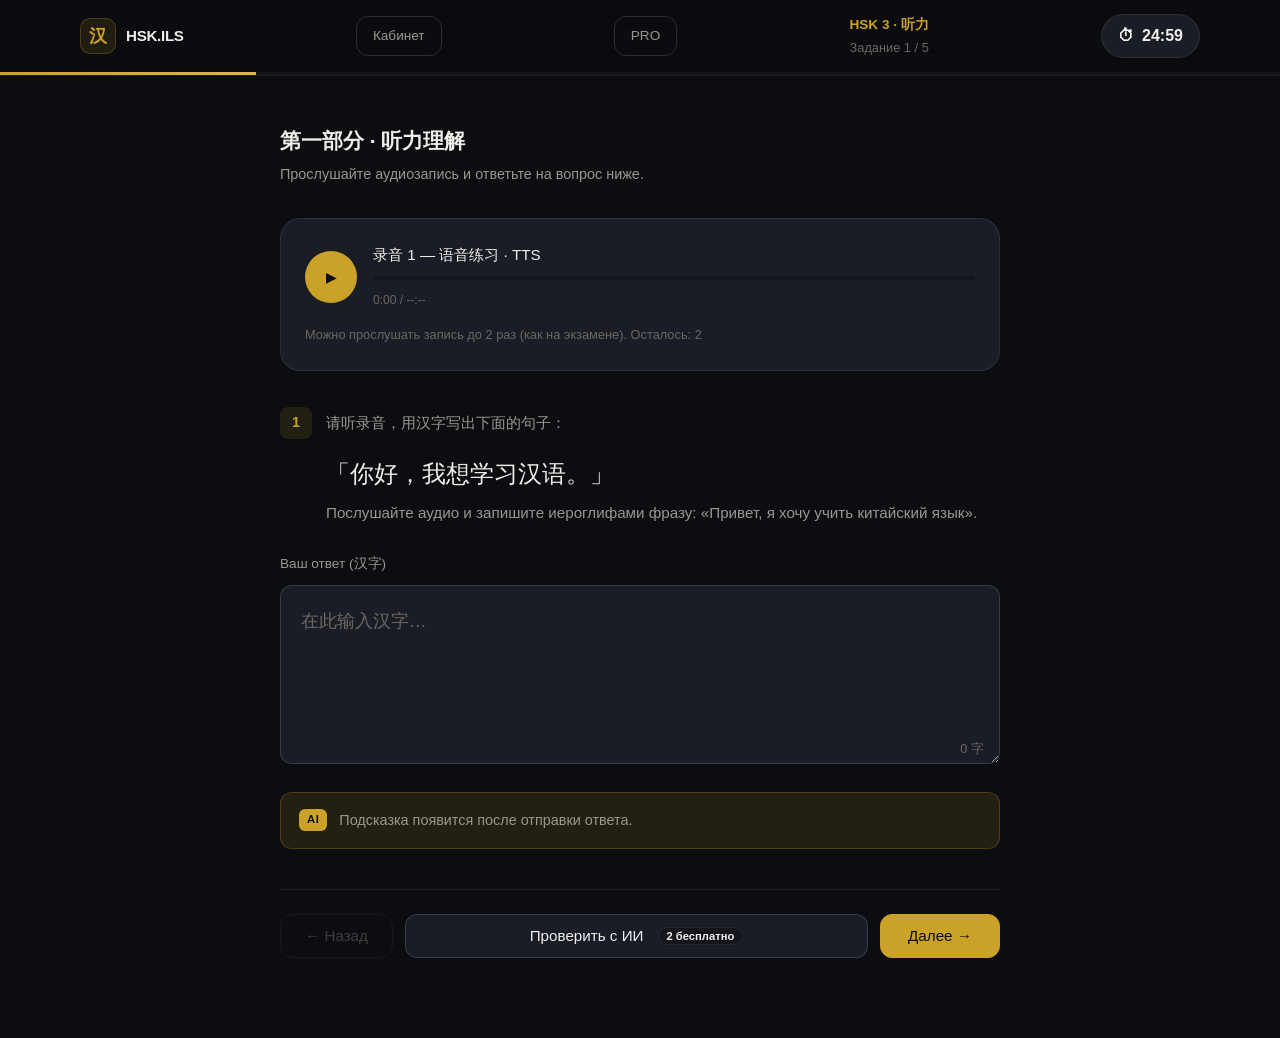
==== test.html @ bf77c1fc "Add files via upload" ====
<!DOCTYPE html>
<html lang="ru">
<head>
  <meta charset="UTF-8">
  <meta name="viewport" content="width=device-width, initial-scale=1.0">
  <title>HSK 3 — Тест · HSK.ILS</title>
  <link rel="stylesheet" href="style.css">
</head>
<body class="test-page">
  <header class="test-header">
    <div class="container test-header-inner">
      <a href="index.html" class="logo logo-sm">
        <span class="logo-han">汉</span>
        <span class="logo-text">HSK.ILS</span>
      </a>
      <a href="dashboard.html" class="btn btn-sm btn-ghost">Кабинет</a>
      <a href="payment.html" class="btn btn-sm btn-ghost">PRO</a>
      <div class="test-meta">
        <span class="test-level">HSK 3 · 听力</span>
        <span class="test-progress">Задание <span id="current-q">1</span> / <span id="total-q">5</span></span>
      </div>
      <div class="timer" id="timer" aria-live="polite">
        <span class="timer-icon">⏱</span>
        <span id="timer-display">25:00</span>
      </div>
    </div>
    <div class="progress-bar">
      <div class="progress-fill" id="progress-fill" style="width: 20%"></div>
    </div>
  </header>

  <main class="test-main">
    <div class="container test-container">
      <section class="test-section" aria-labelledby="section-title">
        <h2 id="section-title" class="section-title">第一部分 · 听力理解</h2>
        <p class="section-desc">Прослушайте аудиозапись и ответьте на вопрос ниже.</p>
      </section>

      <section class="audio-block" aria-label="Аудирование">
        <div class="audio-player">
          <button type="button" class="audio-play-btn" id="play-btn" aria-label="Воспроизвести аудио">
            <span class="play-icon" id="play-icon">▶</span>
          </button>
          <div class="audio-info">
            <p class="audio-title">录音 1 — 语音练习 · TTS</p>
            <div class="audio-track">
              <div class="audio-progress" id="audio-progress" style="width: 0%"></div>
            </div>
            <span class="audio-time"><span id="audio-current">0:00</span> / <span id="audio-duration">--:--</span></span>
          </div>
        </div>
        <p class="audio-hint">Можно прослушать запись до 2 раз (как на экзамене). Осталось: <span id="plays-left">2</span></p>
        <audio id="audio" preload="metadata" src="https://translate.google.com/translate_tts?ie=UTF-8&tl=zh-CN&client=tw-ob&q=%E4%BD%A0%E5%A5%BD%EF%BC%8C%E6%88%91%E6%83%B3%E5%AD%A6%E4%B9%A0%E6%B1%89%E8%AF%AD%E3%80%82"></audio>
      </section>

      <section class="question-block">
        <div class="question-header">
          <span class="question-num">1</span>
          <p class="question-instruction">请听录音，用汉字写出下面的句子：</p>
        </div>
        <p class="question-text" id="question-text">
          「你好，我想学习汉语。」
        </p>
        <p class="question-sub" id="question-sub">
          Послушайте аудио и запишите иероглифами фразу: «Привет, я хочу учить китайский язык».
        </p>

        <label for="answer-input" class="input-label">Ваш ответ (汉字)</label>
        <div class="answer-field-wrap">
          <textarea
            id="answer-input"
            class="answer-input"
            rows="3"
            placeholder="在此输入汉字…"
            lang="zh-CN"
            inputmode="text"
            autocomplete="off"
            spellcheck="false"
          ></textarea>
          <span class="char-count"><span id="char-count">0</span> 字</span>
        </div>

        <div class="ai-hint" id="ai-hint" hidden>
          <span class="ai-badge">AI</span>
          <p id="ai-hint-text">Подсказка появится после отправки ответа.</p>
        </div>
      </section>

      <nav class="test-nav">
        <button type="button" class="btn btn-ghost" id="prev-btn" disabled>← Назад</button>
        <button type="button" class="btn btn-secondary" id="check-btn">
          Проверить с ИИ <span class="ai-limit-badge" id="ai-limit-badge"></span>
        </button>
        <button type="button" class="btn btn-primary" id="next-btn">Далее →</button>
      </nav>
    </div>
  </main>

  <div class="modal-overlay" id="pro-modal" hidden aria-hidden="true">
    <div class="modal" role="dialog" aria-labelledby="pro-modal-title">
      <button type="button" class="modal-close" id="pro-modal-close" aria-label="Закрыть">×</button>
      <span class="premium-badge">PRO</span>
      <h2 id="pro-modal-title">Лимит бесплатных проверок</h2>
      <p class="modal-text">
        Вы исчерпали бесплатные лимиты. Перейдите на тариф PRO для безлимитных проверок от ИИ.
      </p>
      <ul class="modal-features">
        <li>Безлимитная ИИ-проверка иероглифов</li>
        <li>Все тесты HSK 1–6</li>
        <li>Детальный разбор ошибок</li>
      </ul>
      <a href="payment.html" class="btn btn-primary btn-lg modal-cta">Купить доступ за 1990 ₸</a>
      <button type="button" class="btn btn-ghost modal-dismiss" id="pro-modal-dismiss">Позже</button>
    </div>
  </div>

  <script>
    (function () {
      const GEMINI_API_KEY = prompt("Пожалуйста, введите ваш API-ключ:");
      const GEMINI_API_URL =
        `https://generativelanguage.googleapis.com/v1/models/gemini-2.5-flash:generateContent?key=${GEMINI_API_KEY}`;
      const CHECK_BTN_LABEL = 'Проверить с ИИ';
      const MAX_FREE_AI_CHECKS = 2;
      const AI_CHECKS_KEY = 'hskAiChecksUsed';

      function isProUser() {
        if (localStorage.getItem('hskPremium') !== 'active') return false;
        const until = localStorage.getItem('hskPremiumUntil');
        return until && new Date(until) > new Date();
      }

      function getAiChecksUsed() {
        return parseInt(localStorage.getItem(AI_CHECKS_KEY) || '0', 10);
      }

      function incrementAiChecksUsed() {
        localStorage.setItem(AI_CHECKS_KEY, String(getAiChecksUsed() + 1));
        updateAiLimitBadge();
      }

      function updateAiLimitBadge() {
        const badge = document.getElementById('ai-limit-badge');
        if (!badge) return;
        if (isProUser()) {
          badge.textContent = 'PRO ∞';
          badge.className = 'ai-limit-badge ai-limit-pro';
        } else {
          const left = Math.max(0, MAX_FREE_AI_CHECKS - getAiChecksUsed());
          badge.textContent = left + ' бесплатно';
          badge.className = 'ai-limit-badge';
        }
      }

      function showProModal() {
        const modal = document.getElementById('pro-modal');
        modal.hidden = false;
        modal.setAttribute('aria-hidden', 'false');
        document.body.classList.add('modal-open');
      }

      function hideProModal() {
        const modal = document.getElementById('pro-modal');
        modal.hidden = true;
        modal.setAttribute('aria-hidden', 'true');
        document.body.classList.remove('modal-open');
      }

      document.getElementById('pro-modal-close').addEventListener('click', hideProModal);
      document.getElementById('pro-modal-dismiss').addEventListener('click', hideProModal);
      document.getElementById('pro-modal').addEventListener('click', function (e) {
        if (e.target === this) hideProModal();
      });

      updateAiLimitBadge();

      const TOTAL_SECONDS = 25 * 60;
      const TOTAL_QUESTIONS = 5;
      let remaining = TOTAL_SECONDS;
      let currentQuestion = 1;
      let playCount = 0;
      const MAX_PLAYS = 2;
      const savedAnswers = {};

      const TTS_URL = 'https://translate.google.com/translate_tts?ie=UTF-8&tl=zh-CN&client=tw-ob&q=';

      const timerDisplay = document.getElementById('timer-display');
      const timerEl = document.getElementById('timer');
      const progressFill = document.getElementById('progress-fill');
      const currentQEl = document.getElementById('current-q');
      const answerInput = document.getElementById('answer-input');
      const charCountEl = document.getElementById('char-count');
      const playBtn = document.getElementById('play-btn');
      const playIcon = document.getElementById('play-icon');
      const audio = document.getElementById('audio');
      const audioProgress = document.getElementById('audio-progress');
      const audioCurrent = document.getElementById('audio-current');
      const audioDuration = document.getElementById('audio-duration');
      const playsLeftEl = document.getElementById('plays-left');
      const checkBtn = document.getElementById('check-btn');
      const nextBtn = document.getElementById('next-btn');
      const prevBtn = document.getElementById('prev-btn');
      const aiHint = document.getElementById('ai-hint');
      const aiHintText = document.getElementById('ai-hint-text');

      const questions = [
        {
          instruction: '请听录音，用汉字写出下面的句子：',
          text: '「你好，我想学习汉语。」',
          sub: 'Послушайте аудио и запишите иероглифами фразу: «Привет, я хочу учить китайский язык».',
          sample: '你好，我想学习汉语。',
          tts: '你好，我想学习汉语。'
        },
        {
          instruction: '请听录音，选择正确的词语：',
          text: '女的觉得今天天气怎么样？',
          sub: 'Как девушка считает погоду сегодня?',
          sample: '今天很热。',
          tts: '今天很热。'
        },
        {
          instruction: '请听录音，用汉字回答问题：',
          text: '他们约好几点见面？',
          sub: 'На которое время они договорились встретиться?',
          sample: '下午三点。',
          tts: '他们下午三点见面。'
        },
        {
          instruction: '请听录音，用汉字回答问题：',
          text: '男的为什么迟到？',
          sub: 'Почему мужчина опоздал?',
          sample: '因为堵车。',
          tts: '因为堵车。'
        },
        {
          instruction: '请听录音，用汉字回答问题：',
          text: '女的建议去哪里吃饭？',
          sub: 'Куда девушка предлагает пойти поесть?',
          sample: '去学校附近的饭馆。',
          tts: '女的建议去学校附近的饭馆吃饭。'
        }
      ];

      function formatTime(seconds) {
        const m = Math.floor(seconds / 60);
        const s = seconds % 60;
        return String(m).padStart(2, '0') + ':' + String(s).padStart(2, '0');
      }

      function tickTimer() {
        if (remaining <= 0) {
          timerDisplay.textContent = '00:00';
          timerEl.classList.add('timer-warning');
          return;
        }
        remaining--;
        timerDisplay.textContent = formatTime(remaining);
        if (remaining <= 300) timerEl.classList.add('timer-warning');
        if (remaining <= 60) timerEl.classList.add('timer-critical');
      }

      setInterval(tickTimer, 1000);

      answerInput.addEventListener('input', function () {
        charCountEl.textContent = [...answerInput.value].length;
      });

      function formatAudioTime(sec) {
        if (!isFinite(sec) || sec < 0) return '--:--';
        const m = Math.floor(sec / 60);
        const s = Math.floor(sec % 60);
        return m + ':' + String(s).padStart(2, '0');
      }

      function updatePlaysLeft() {
        playsLeftEl.textContent = String(Math.max(0, MAX_PLAYS - playCount));
      }

      function updateAudioProgress() {
        if (!audio.duration || !isFinite(audio.duration)) return;
        audioProgress.style.width = (audio.currentTime / audio.duration * 100) + '%';
        audioCurrent.textContent = formatAudioTime(audio.currentTime);
      }

      function setPlayIcon(playing) {
        playIcon.textContent = playing ? '⏸' : '▶';
        playBtn.setAttribute('aria-label', playing ? 'Пауза' : 'Воспроизвести аудио');
      }

      audio.addEventListener('loadedmetadata', function () {
        audioDuration.textContent = formatAudioTime(audio.duration);
        updateAudioProgress();
      });

      audio.addEventListener('error', function () {
        audioDuration.textContent = '--:--';
        alert('Не удалось загрузить аудио. Проверьте подключение к интернету.');
      });

      playBtn.addEventListener('click', function () {
        if (!audio.paused) {
          audio.pause();
          return;
        }
        if (playCount >= MAX_PLAYS) {
          alert('Вы уже прослушали запись ' + MAX_PLAYS + ' раза (лимит экзамена).');
          return;
        }
        if (audio.ended) audio.currentTime = 0;
        if (audio.currentTime === 0) {
          playCount++;
          updatePlaysLeft();
        }
        audio.play().catch(function () {
          setPlayIcon(false);
          alert('Не удалось воспроизвести аудио. Проверьте подключение к интернету.');
        });
      });

      audio.addEventListener('play', function () {
        setPlayIcon(true);
      });

      audio.addEventListener('pause', function () {
        setPlayIcon(false);
      });

      audio.addEventListener('timeupdate', updateAudioProgress);

      audio.addEventListener('ended', function () {
        setPlayIcon(false);
        audioProgress.style.width = '100%';
        audioCurrent.textContent = formatAudioTime(audio.duration);
      });

      checkBtn.addEventListener('click', async function () {
        const studentText = answerInput.value.trim();
        aiHint.hidden = false;

        if (!studentText) {
          aiHintText.textContent = 'Введите ответ иероглифами. ИИ проверит грамматику, тоны и лексику.';
          return;
        }

        if (!isProUser() && getAiChecksUsed() >= MAX_FREE_AI_CHECKS) {
          showProModal();
          return;
        }

        checkBtn.disabled = true;
        checkBtn.innerHTML = 'ИИ анализирует текст...';
        aiHintText.textContent = 'ИИ анализирует ваш ответ…';

        try {
          const response = await fetch(GEMINI_API_URL, {
            method: 'POST',
            headers: { 'Content-Type': 'application/json' },
            body: JSON.stringify({
              contents: [{
                parts: [{
                  text:
                    "Ты строгий, но помогающий экзаменатор HSK 3. Проверь китайский текст студента на ошибки: '" +
                    studentText +
                    "'. Если там есть русские или казахские слова (например, Алматы), обязательно укажи, как это пишется на китайском (阿拉木图). Распиши ошибки по грамматике и порядку слов на русском языке, поставь оценку от 1 до 10 и дай совет."
                }]
              }]
            })
          });

          const data = await response.json();

          if (!response.ok) {
            throw new Error(data.error?.message || 'Ошибка API: ' + response.status);
          }

          aiHintText.textContent = data.candidates[0].content.parts[0].text;

          if (!isProUser()) {
            incrementAiChecksUsed();
          }
        } catch (err) {
          aiHintText.textContent =
            'Не удалось получить разбор от ИИ: ' + err.message +
            '. Проверьте ключ GEMINI_API_KEY и подключение к интернету.';
        } finally {
          checkBtn.disabled = false;
          checkBtn.innerHTML = CHECK_BTN_LABEL + ' <span class="ai-limit-badge" id="ai-limit-badge"></span>';
          updateAiLimitBadge();
        }
      });

      function saveCurrentAnswer() {
        savedAnswers[currentQuestion] = answerInput.value.trim();
      }

      function scoreAnswer(user, sample) {
        if (!user) return 0;
        const normalize = function (s) {
          return s.replace(/[，。！？、\s「」]/g, '').toLowerCase();
        };
        return normalize(user) === normalize(sample) ? 20 : Math.max(8, 20 - Math.abs(user.length - sample.length) * 2);
      }

      function finishTest() {
        saveCurrentAnswer();
        let total = 0;
        const details = questions.map(function (q, i) {
          const num = i + 1;
          const userAnswer = savedAnswers[num] || '';
          const points = scoreAnswer(userAnswer, q.sample);
          total += points;
          return {
            question: num,
            instruction: q.instruction,
            prompt: q.text,
            sub: q.sub,
            userAnswer: userAnswer,
            correct: q.sample,
            points: points,
            maxPoints: 20
          };
        });
        sessionStorage.setItem('hskTestResults', JSON.stringify({
          score: total,
          maxScore: 100,
          level: 'HSK 3',
          section: '听力',
          details: details,
          completedAt: new Date().toISOString()
        }));
        window.location.href = 'results.html';
      }

      function loadQuestionAudio(q) {
        if (q.tts) {
          audio.src = TTS_URL + encodeURIComponent(q.tts);
          audio.load();
          audioDuration.textContent = '--:--';
          audioProgress.style.width = '0%';
          audioCurrent.textContent = '0:00';
        }
      }
      function updateQuestion() {
        const q = questions[currentQuestion - 1];
        document.getElementById('question-text').textContent = q.text;
        document.getElementById('question-sub').textContent = q.sub;
        document.querySelector('.question-instruction').textContent = q.instruction;
        document.querySelector('.question-num').textContent = currentQuestion;
        document.querySelector('.audio-title').textContent =
          '录音 ' + currentQuestion + ' — 语音练习 · TTS';
        currentQEl.textContent = currentQuestion;
        progressFill.style.width = (currentQuestion / TOTAL_QUESTIONS * 100) + '%';
        answerInput.value = savedAnswers[currentQuestion] || '';
        charCountEl.textContent = String([...answerInput.value].length);
        aiHint.hidden = true;
        prevBtn.disabled = currentQuestion === 1;
        nextBtn.textContent = currentQuestion === TOTAL_QUESTIONS ? 'Завершить тест' : 'Далее →';
        playCount = 0;
        audio.pause();
        audio.currentTime = 0;
        audioProgress.style.width = '0%';
        audioCurrent.textContent = '0:00';
        setPlayIcon(false);
        updatePlaysLeft();
        loadQuestionAudio(q);
      }

      updatePlaysLeft();
      loadQuestionAudio(questions[0]);

      nextBtn.addEventListener('click', function () {
        saveCurrentAnswer();
        if (currentQuestion < TOTAL_QUESTIONS) {
          currentQuestion++;
          updateQuestion();
        } else {
          finishTest();
        }
      });

      prevBtn.addEventListener('click', function () {
        saveCurrentAnswer();
        if (currentQuestion > 1) {
          currentQuestion--;
          updateQuestion();
        }
      });
    })();
  </script>
</body>
</html>
---- style.css ----
/* ── Design tokens ── */
:root {
  --bg: #0c0d10;
  --bg-elevated: #14161c;
  --bg-card: #1a1d26;
  --border: rgba(255, 255, 255, 0.08);
  --border-strong: rgba(255, 255, 255, 0.14);
  --text: #f0eeeb;
  --text-muted: #9a9690;
  --text-subtle: #6b6762;
  --accent: #c9a227;
  --accent-hover: #dbb84a;
  --accent-soft: rgba(201, 162, 39, 0.12);
  --red: #c23b3b;
  --red-soft: rgba(194, 59, 59, 0.15);
  --radius: 12px;
  --radius-lg: 20px;
  --shadow: 0 24px 48px rgba(0, 0, 0, 0.45);
  --font-sans: -apple-system, BlinkMacSystemFont, "Segoe UI", Roboto, sans-serif;
  --font-zh: "PingFang SC", "Hiragino Sans GB", "Microsoft YaHei", "Noto Sans SC", sans-serif;
  --max-width: 1120px;
  --header-h: 72px;
}

*, *::before, *::after {
  box-sizing: border-box;
  margin: 0;
  padding: 0;
}

html {
  scroll-behavior: smooth;
}

body {
  font-family: var(--font-sans);
  background: var(--bg);
  color: var(--text);
  line-height: 1.6;
  -webkit-font-smoothing: antialiased;
}

.container {
  width: min(var(--max-width), 100% - 48px);
  margin-inline: auto;
}

a {
  color: inherit;
  text-decoration: none;
}

/* ── Header ── */
.site-header {
  position: sticky;
  top: 0;
  z-index: 100;
  height: var(--header-h);
  background: rgba(12, 13, 16, 0.85);
  backdrop-filter: blur(16px);
  border-bottom: 1px solid var(--border);
}

.header-inner {
  display: flex;
  align-items: center;
  justify-content: space-between;
  height: 100%;
}

.logo {
  display: flex;
  align-items: center;
  gap: 10px;
  font-weight: 600;
  letter-spacing: -0.02em;
}

.logo-sm .logo-text {
  font-size: 0.95rem;
}

.logo-han {
  display: inline-flex;
  align-items: center;
  justify-content: center;
  width: 36px;
  height: 36px;
  background: var(--accent-soft);
  color: var(--accent);
  border: 1px solid rgba(201, 162, 39, 0.25);
  border-radius: 10px;
  font-family: var(--font-zh);
  font-size: 1.1rem;
}

.nav {
  display: flex;
  align-items: center;
  gap: 28px;
}

.nav a:not(.btn) {
  font-size: 0.9rem;
  color: var(--text-muted);
  transition: color 0.2s;
}

.nav a:not(.btn):hover {
  color: var(--text);
}

/* ── Buttons ── */
.btn {
  display: inline-flex;
  align-items: center;
  justify-content: center;
  gap: 8px;
  padding: 12px 24px;
  font-size: 0.95rem;
  font-weight: 500;
  border-radius: var(--radius);
  border: 1px solid transparent;
  cursor: pointer;
  transition: background 0.2s, border-color 0.2s, transform 0.15s;
}

.btn:active {
  transform: scale(0.98);
}

.btn-sm {
  padding: 8px 16px;
  font-size: 0.85rem;
}

.btn-lg {
  padding: 16px 32px;
  font-size: 1rem;
}

.btn-primary {
  background: var(--accent);
  color: #0c0d10;
  border-color: var(--accent);
}

.btn-primary:hover {
  background: var(--accent-hover);
}

.btn-secondary {
  background: var(--bg-card);
  color: var(--text);
  border-color: var(--border-strong);
}

.btn-secondary:hover {
  border-color: var(--accent);
  color: var(--accent);
}

.btn-ghost {
  background: transparent;
  color: var(--text-muted);
  border-color: var(--border-strong);
}

.btn-ghost:hover:not(:disabled) {
  color: var(--text);
  border-color: var(--text-muted);
}

.btn-ghost:disabled {
  opacity: 0.35;
  cursor: not-allowed;
}

/* ── Hero ── */
.hero {
  padding: 80px 0 100px;
  background:
    radial-gradient(ellipse 80% 60% at 70% 20%, rgba(201, 162, 39, 0.08), transparent),
    radial-gradient(ellipse 50% 40% at 10% 80%, rgba(194, 59, 59, 0.05), transparent);
}

.hero-grid {
  display: grid;
  grid-template-columns: 1fr 1fr;
  gap: 64px;
  align-items: center;
}

.eyebrow {
  font-size: 0.8rem;
  font-weight: 500;
  letter-spacing: 0.12em;
  text-transform: uppercase;
  color: var(--accent);
  margin-bottom: 16px;
}

.hero h1 {
  font-size: clamp(2.2rem, 4vw, 3.2rem);
  font-weight: 700;
  line-height: 1.15;
  letter-spacing: -0.03em;
  margin-bottom: 20px;
}

.hero-lead {
  font-size: 1.1rem;
  color: var(--text-muted);
  max-width: 520px;
  margin-bottom: 32px;
}

.hero-actions {
  display: flex;
  flex-wrap: wrap;
  gap: 12px;
  margin-bottom: 48px;
}

.hero-stats {
  display: flex;
  gap: 40px;
}

.stat-value {
  display: block;
  font-size: 1.5rem;
  font-weight: 700;
  color: var(--text);
  letter-spacing: -0.02em;
}

.stat-label {
  font-size: 0.85rem;
  color: var(--text-subtle);
}

/* Card preview */
.card-preview {
  background: var(--bg-card);
  border: 1px solid var(--border);
  border-radius: var(--radius-lg);
  box-shadow: var(--shadow);
  overflow: hidden;
}

.card-preview-header {
  display: flex;
  gap: 6px;
  padding: 14px 18px;
  background: var(--bg-elevated);
  border-bottom: 1px solid var(--border);
}

.card-preview-header .dot {
  width: 10px;
  height: 10px;
  border-radius: 50%;
  background: var(--border-strong);
}

.card-preview-body {
  padding: 28px;
}

.preview-label {
  font-size: 0.75rem;
  text-transform: uppercase;
  letter-spacing: 0.1em;
  color: var(--accent);
  margin-bottom: 12px;
}

.preview-question {
  font-family: var(--font-zh);
  font-size: 1.15rem;
  margin-bottom: 20px;
}

.preview-audio {
  display: flex;
  align-items: center;
  gap: 14px;
  padding: 14px;
  background: var(--bg-elevated);
  border-radius: var(--radius);
  margin-bottom: 20px;
}

.play-icon {
  font-size: 0.85rem;
}

.waveform {
  display: flex;
  align-items: center;
  gap: 3px;
  flex: 1;
}

.waveform span {
  display: block;
  width: 3px;
  height: 20px;
  background: var(--accent);
  border-radius: 2px;
  opacity: 0.6;
  animation: wave 1.2s ease-in-out infinite;
}

.waveform span:nth-child(2) { animation-delay: 0.1s; height: 14px; }
.waveform span:nth-child(3) { animation-delay: 0.2s; height: 24px; }
.waveform span:nth-child(4) { animation-delay: 0.3s; height: 16px; }
.waveform span:nth-child(5) { animation-delay: 0.4s; height: 22px; }
.waveform span:nth-child(6) { animation-delay: 0.5s; height: 12px; }
.waveform span:nth-child(7) { animation-delay: 0.6s; height: 20px; }
.waveform span:nth-child(8) { animation-delay: 0.7s; height: 18px; }
.waveform span:nth-child(9) { animation-delay: 0.8s; height: 14px; }
.waveform span:nth-child(10) { animation-delay: 0.9s; height: 22px; }

@keyframes wave {
  0%, 100% { transform: scaleY(0.5); opacity: 0.4; }
  50% { transform: scaleY(1); opacity: 0.9; }
}

.preview-ai {
  display: flex;
  gap: 12px;
  align-items: flex-start;
  padding: 14px;
  background: var(--accent-soft);
  border: 1px solid rgba(201, 162, 39, 0.2);
  border-radius: var(--radius);
}

.preview-ai p {
  font-size: 0.9rem;
  color: var(--text-muted);
  font-family: var(--font-zh);
}

.ai-badge {
  flex-shrink: 0;
  padding: 2px 8px;
  font-size: 0.7rem;
  font-weight: 700;
  letter-spacing: 0.05em;
  background: var(--accent);
  color: #0c0d10;
  border-radius: 6px;
}

/* ── Sections ── */
.section-header {
  text-align: center;
  max-width: 560px;
  margin: 0 auto 56px;
}

.section-header h2 {
  font-size: clamp(1.6rem, 3vw, 2.2rem);
  font-weight: 700;
  letter-spacing: -0.02em;
}

.features {
  padding: 100px 0;
  background: var(--bg-elevated);
}

.features-grid {
  display: grid;
  grid-template-columns: repeat(3, 1fr);
  gap: 24px;
}

.feature-card {
  padding: 32px;
  background: var(--bg-card);
  border: 1px solid var(--border);
  border-radius: var(--radius-lg);
  transition: border-color 0.2s, transform 0.2s;
}

.feature-card:hover {
  border-color: rgba(201, 162, 39, 0.3);
  transform: translateY(-2px);
}

.feature-icon {
  font-size: 1.6rem;
  margin-bottom: 16px;
}

.feature-card h3 {
  font-size: 1.05rem;
  font-weight: 600;
  margin-bottom: 10px;
}

.feature-card p {
  font-size: 0.9rem;
  color: var(--text-muted);
  line-height: 1.65;
}

.how {
  padding: 100px 0;
}

.steps {
  list-style: none;
  display: grid;
  grid-template-columns: repeat(3, 1fr);
  gap: 32px;
}

.step {
  padding: 36px;
  border-left: 2px solid var(--accent);
  background: linear-gradient(90deg, var(--accent-soft), transparent);
  border-radius: 0 var(--radius) var(--radius) 0;
}

.step-num {
  display: block;
  font-size: 0.8rem;
  font-weight: 700;
  letter-spacing: 0.1em;
  color: var(--accent);
  margin-bottom: 12px;
}

.step h3 {
  font-size: 1.1rem;
  margin-bottom: 8px;
}

.step p {
  font-size: 0.9rem;
  color: var(--text-muted);
}

.cta {
  padding: 80px 0;
  background:
    radial-gradient(ellipse 60% 80% at 50% 100%, rgba(201, 162, 39, 0.1), transparent);
}

.cta-inner {
  text-align: center;
  padding: 64px;
  background: var(--bg-card);
  border: 1px solid var(--border);
  border-radius: var(--radius-lg);
}

.cta-inner h2 {
  font-size: 1.8rem;
  margin-bottom: 12px;
}

.cta-inner p {
  color: var(--text-muted);
  margin-bottom: 28px;
}

/* ── Footer ── */
.site-footer {
  padding: 40px 0;
  border-top: 1px solid var(--border);
}

.footer-inner {
  display: flex;
  flex-wrap: wrap;
  justify-content: space-between;
  align-items: center;
  gap: 16px;
}

.footer-logo {
  display: flex;
  align-items: center;
  gap: 8px;
  font-weight: 600;
}

.footer-copy {
  font-size: 0.85rem;
  color: var(--text-subtle);
}

/* ══════════════════════════════════════
   TEST PAGE
   ══════════════════════════════════════ */

.test-page {
  min-height: 100vh;
  display: flex;
  flex-direction: column;
}

.test-header {
  position: sticky;
  top: 0;
  z-index: 100;
  background: rgba(12, 13, 16, 0.92);
  backdrop-filter: blur(16px);
  border-bottom: 1px solid var(--border);
}

.test-header-inner {
  display: flex;
  align-items: center;
  justify-content: space-between;
  height: var(--header-h);
  gap: 16px;
}

.test-meta {
  display: flex;
  flex-direction: column;
  align-items: center;
  gap: 2px;
}

.test-level {
  font-size: 0.85rem;
  font-weight: 600;
  color: var(--accent);
}

.test-progress {
  font-size: 0.8rem;
  color: var(--text-subtle);
}

.timer {
  display: flex;
  align-items: center;
  gap: 8px;
  padding: 8px 16px;
  background: var(--bg-card);
  border: 1px solid var(--border);
  border-radius: 999px;
  font-variant-numeric: tabular-nums;
  font-weight: 600;
  font-size: 1rem;
}

.timer-warning {
  border-color: rgba(201, 162, 39, 0.5);
  color: var(--accent);
}

.timer-critical {
  border-color: var(--red);
  background: var(--red-soft);
  color: var(--red);
  animation: pulse 1s ease-in-out infinite;
}

@keyframes pulse {
  0%, 100% { opacity: 1; }
  50% { opacity: 0.75; }
}

.progress-bar {
  height: 3px;
  background: var(--bg-elevated);
}

.progress-fill {
  height: 100%;
  background: linear-gradient(90deg, var(--accent), var(--accent-hover));
  transition: width 0.4s ease;
}

.test-main {
  flex: 1;
  padding: 48px 0 80px;
}

.test-container {
  max-width: 720px;
}

.test-section {
  margin-bottom: 32px;
}

.section-title {
  font-family: var(--font-zh);
  font-size: 1.3rem;
  font-weight: 600;
  margin-bottom: 6px;
}

.section-desc {
  font-size: 0.9rem;
  color: var(--text-muted);
}

.audio-block {
  margin-bottom: 36px;
  padding: 24px;
  background: var(--bg-card);
  border: 1px solid var(--border);
  border-radius: var(--radius-lg);
}

.audio-player {
  display: flex;
  align-items: center;
  gap: 16px;
}

.audio-play-btn {
  flex-shrink: 0;
  width: 52px;
  height: 52px;
  display: flex;
  align-items: center;
  justify-content: center;
  background: var(--accent);
  color: #0c0d10;
  border: none;
  border-radius: 50%;
  cursor: pointer;
  font-size: 1rem;
  transition: transform 0.15s, background 0.2s;
}

.audio-play-btn:hover {
  background: var(--accent-hover);
  transform: scale(1.05);
}

.audio-info {
  flex: 1;
  min-width: 0;
}

.audio-title {
  font-family: var(--font-zh);
  font-size: 0.95rem;
  margin-bottom: 8px;
}

.audio-track {
  height: 4px;
  background: var(--bg-elevated);
  border-radius: 2px;
  overflow: hidden;
  margin-bottom: 6px;
}

.audio-progress {
  height: 100%;
  background: var(--accent);
  border-radius: 2px;
  transition: width 0.1s linear;
}

.audio-time {
  font-size: 0.75rem;
  color: var(--text-subtle);
  font-variant-numeric: tabular-nums;
}

.audio-hint {
  margin-top: 14px;
  font-size: 0.8rem;
  color: var(--text-subtle);
}

.question-block {
  margin-bottom: 40px;
}

.question-header {
  display: flex;
  align-items: flex-start;
  gap: 14px;
  margin-bottom: 16px;
}

.question-num {
  flex-shrink: 0;
  width: 32px;
  height: 32px;
  display: flex;
  align-items: center;
  justify-content: center;
  background: var(--accent-soft);
  color: var(--accent);
  font-weight: 700;
  font-size: 0.9rem;
  border-radius: 8px;
}

.question-instruction {
  font-family: var(--font-zh);
  font-size: 0.95rem;
  color: var(--text-muted);
  padding-top: 4px;
}

.question-text {
  font-family: var(--font-zh);
  font-size: 1.5rem;
  font-weight: 500;
  margin-bottom: 8px;
  padding-left: 46px;
}

.question-sub {
  font-size: 0.95rem;
  color: var(--text-muted);
  margin-bottom: 28px;
  padding-left: 46px;
}

.input-label {
  display: block;
  font-size: 0.85rem;
  font-weight: 500;
  color: var(--text-muted);
  margin-bottom: 10px;
}

.answer-field-wrap {
  position: relative;
}

.answer-input {
  width: 100%;
  padding: 20px 20px 36px;
  font-family: var(--font-zh);
  font-size: 1.4rem;
  line-height: 1.8;
  color: var(--text);
  background: var(--bg-card);
  border: 1px solid var(--border-strong);
  border-radius: var(--radius);
  resize: vertical;
  min-height: 120px;
  transition: border-color 0.2s, box-shadow 0.2s;
}

.answer-input::placeholder {
  color: var(--text-subtle);
  font-size: 1.1rem;
}

.answer-input:focus {
  outline: none;
  border-color: var(--accent);
  box-shadow: 0 0 0 3px var(--accent-soft);
}

.char-count {
  position: absolute;
  right: 16px;
  bottom: 12px;
  font-size: 0.8rem;
  color: var(--text-subtle);
  font-family: var(--font-zh);
}

.ai-hint {
  display: flex;
  gap: 12px;
  align-items: flex-start;
  margin-top: 20px;
  padding: 16px 18px;
  background: var(--accent-soft);
  border: 1px solid rgba(201, 162, 39, 0.25);
  border-radius: var(--radius);
}

.ai-hint p {
  font-size: 0.9rem;
  color: var(--text-muted);
  line-height: 1.6;
  white-space: pre-wrap;
}

.test-nav {
  display: flex;
  flex-wrap: wrap;
  gap: 12px;
  justify-content: space-between;
  padding-top: 24px;
  border-top: 1px solid var(--border);
}

.test-nav .btn-secondary {
  flex: 1;
  min-width: 140px;
}

.test-nav .btn-primary {
  min-width: 120px;
}

/* ── Responsive ── */
@media (max-width: 900px) {
  .hero-grid {
    grid-template-columns: 1fr;
    gap: 48px;
  }

  .hero-visual {
    order: -1;
  }

  .features-grid,
  .steps {
    grid-template-columns: 1fr;
  }

  .nav a:not(.btn) {
    display: none;
  }
}

@media (max-width: 600px) {
  .container {
    width: min(var(--max-width), 100% - 32px);
  }

  .hero {
    padding: 48px 0 64px;
  }

  .hero-stats {
    gap: 24px;
  }

  .test-header-inner {
    flex-wrap: wrap;
    height: auto;
    padding: 16px 0;
  }

  .test-meta {
    order: 3;
    width: 100%;
    flex-direction: row;
    justify-content: space-between;
  }

  .question-text,
  .question-sub {
    padding-left: 0;
  }

  .test-nav {
    flex-direction: column;
  }

  .test-nav .btn {
    width: 100%;
  }
}

/* ══════════════════════════════════════
   APP PAGES — results, review, dashboard
   ══════════════════════════════════════ */

.page-main {
  padding: 48px 0 80px;
  min-height: calc(100vh - var(--header-h) - 120px);
}

.page-narrow {
  max-width: 760px;
}

.page-header {
  margin-bottom: 40px;
}

.page-header h1 {
  font-size: clamp(1.8rem, 3vw, 2.4rem);
  font-weight: 700;
  letter-spacing: -0.02em;
  margin-bottom: 8px;
}

.page-lead {
  color: var(--text-muted);
  font-size: 1.05rem;
}

.card {
  background: var(--bg-card);
  border: 1px solid var(--border);
  border-radius: var(--radius-lg);
  padding: 28px;
}

.card-title {
  font-size: 1.05rem;
  font-weight: 600;
  margin-bottom: 6px;
}

.card-desc {
  font-size: 0.85rem;
  color: var(--text-subtle);
  margin-bottom: 20px;
}

.page-actions {
  display: flex;
  flex-wrap: wrap;
  gap: 12px;
  margin-top: 32px;
}

/* Results */
.score-hero {
  display: grid;
  grid-template-columns: auto 1fr;
  gap: 40px;
  align-items: center;
  margin-bottom: 24px;
}

.score-ring-wrap {
  position: relative;
  width: 140px;
  height: 140px;
}

.score-ring {
  width: 100%;
  height: 100%;
  transform: rotate(-90deg);
}

.score-ring-bg {
  fill: none;
  stroke: var(--bg-elevated);
  stroke-width: 8;
}

.score-ring-fill {
  fill: none;
  stroke: var(--accent);
  stroke-width: 8;
  stroke-linecap: round;
  transition: stroke-dashoffset 1s ease;
}

.score-ring-label {
  position: absolute;
  inset: 0;
  display: flex;
  flex-direction: column;
  align-items: center;
  justify-content: center;
}

.score-value {
  font-size: 2.4rem;
  font-weight: 700;
  line-height: 1;
  letter-spacing: -0.03em;
}

.score-max {
  font-size: 0.9rem;
  color: var(--text-subtle);
}

.score-summary h2 {
  font-size: 1.4rem;
  margin-bottom: 8px;
}

.score-summary p {
  color: var(--text-muted);
  margin-bottom: 20px;
}

.score-breakdown {
  list-style: none;
  display: flex;
  flex-direction: column;
  gap: 8px;
}

.score-breakdown li {
  display: flex;
  justify-content: space-between;
  font-size: 0.9rem;
  padding: 8px 12px;
  background: var(--bg-elevated);
  border-radius: 8px;
}

.chart-section {
  margin-bottom: 8px;
}

.bar-chart {
  display: flex;
  flex-direction: column;
  gap: 14px;
}

.bar-row {
  display: grid;
  grid-template-columns: 36px 1fr 40px;
  align-items: center;
  gap: 12px;
}

.bar-label {
  font-size: 0.85rem;
  color: var(--text-subtle);
}

.bar-track {
  height: 8px;
  background: var(--bg-elevated);
  border-radius: 4px;
  overflow: hidden;
}

.bar-fill {
  height: 100%;
  background: linear-gradient(90deg, var(--accent), var(--accent-hover));
  border-radius: 4px;
  transition: width 0.8s ease;
}

.bar-value {
  font-size: 0.85rem;
  font-weight: 600;
  text-align: right;
}

/* Review */
.review-list {
  display: flex;
  flex-direction: column;
  gap: 24px;
}

.review-card-head {
  display: flex;
  justify-content: space-between;
  align-items: center;
  margin-bottom: 12px;
}

.review-num {
  font-size: 0.8rem;
  font-weight: 600;
  text-transform: uppercase;
  letter-spacing: 0.08em;
  color: var(--accent);
}

.review-points {
  font-size: 0.85rem;
  font-weight: 600;
  padding: 4px 10px;
  border-radius: 999px;
}

.points-ok {
  background: rgba(76, 175, 120, 0.15);
  color: #6fcf97;
}

.points-warn {
  background: var(--red-soft);
  color: #e88888;
}

.review-prompt {
  font-family: var(--font-zh);
  font-size: 1.2rem;
  margin-bottom: 20px;
}

.review-answers {
  display: grid;
  grid-template-columns: 1fr 1fr;
  gap: 16px;
  margin-bottom: 24px;
}

.review-answer {
  padding: 16px;
  border-radius: var(--radius);
  border: 1px solid var(--border);
}

.review-answer-user {
  background: var(--red-soft);
  border-color: rgba(194, 59, 59, 0.25);
}

.review-answer-correct {
  background: rgba(76, 175, 120, 0.08);
  border-color: rgba(76, 175, 120, 0.25);
}

.review-label {
  display: block;
  font-size: 0.75rem;
  text-transform: uppercase;
  letter-spacing: 0.08em;
  color: var(--text-subtle);
  margin-bottom: 8px;
}

.review-zh {
  font-family: var(--font-zh);
  font-size: 1.15rem;
  line-height: 1.6;
}

.review-ai-header {
  display: flex;
  align-items: center;
  gap: 10px;
  font-weight: 600;
  font-size: 0.9rem;
  margin-bottom: 14px;
}

.review-feedback {
  list-style: none;
  display: flex;
  flex-direction: column;
  gap: 12px;
}

.feedback-item {
  padding: 14px 16px;
  border-radius: var(--radius);
  border-left: 3px solid var(--border-strong);
  background: var(--bg-elevated);
}

.feedback-item strong {
  display: block;
  font-size: 0.9rem;
  margin-bottom: 4px;
}

.feedback-item p {
  font-size: 0.85rem;
  color: var(--text-muted);
  line-height: 1.55;
}

.feedback-ok { border-left-color: #6fcf97; }
.feedback-warn { border-left-color: var(--accent); }
.feedback-error { border-left-color: var(--red); }

/* Dashboard */
.dashboard-header {
  display: flex;
  justify-content: space-between;
  align-items: flex-start;
  gap: 24px;
}

.dashboard-stat-pill {
  text-align: center;
  padding: 20px 28px;
  background: var(--bg-card);
  border: 1px solid var(--border);
  border-radius: var(--radius-lg);
}

.dashboard-grid {
  display: grid;
  grid-template-columns: 1fr 1fr;
  gap: 24px;
}

.dashboard-wide {
  grid-column: 1 / -1;
}

.calendar {
  display: grid;
  grid-template-columns: repeat(7, 1fr);
  gap: 6px;
}

.cal-label {
  font-size: 0.7rem;
  text-align: center;
  color: var(--text-subtle);
  padding-bottom: 4px;
}

.cal-day {
  aspect-ratio: 1;
  display: flex;
  align-items: center;
  justify-content: center;
  font-size: 0.8rem;
  border-radius: 8px;
  background: var(--bg-elevated);
  color: var(--text-muted);
}

.cal-empty {
  background: transparent;
}

.cal-active {
  background: var(--accent);
  color: #0c0d10;
  font-weight: 600;
}

.week-chart {
  display: flex;
  align-items: flex-end;
  justify-content: space-between;
  gap: 8px;
  height: 160px;
  padding-top: 8px;
}

.week-col {
  flex: 1;
  display: flex;
  flex-direction: column;
  align-items: center;
  height: 100%;
}

.week-bar {
  width: 100%;
  max-width: 36px;
  margin-top: auto;
  background: linear-gradient(180deg, var(--accent-hover), var(--accent));
  border-radius: 6px 6px 2px 2px;
  min-height: 4px;
  transition: height 0.5s ease;
}

.week-day {
  font-size: 0.75rem;
  color: var(--text-subtle);
  margin-top: 8px;
}

.week-mins {
  font-size: 0.7rem;
  color: var(--text-subtle);
}

.history-table-wrap {
  overflow-x: auto;
}

.history-table {
  width: 100%;
  border-collapse: collapse;
  font-size: 0.9rem;
}

.history-table th,
.history-table td {
  padding: 12px 16px;
  text-align: left;
  border-bottom: 1px solid var(--border);
}

.history-table th {
  font-size: 0.75rem;
  text-transform: uppercase;
  letter-spacing: 0.06em;
  color: var(--text-subtle);
  font-weight: 600;
}

.link-sm {
  font-size: 0.85rem;
  color: var(--accent);
}

.link-sm:hover {
  color: var(--accent-hover);
}

.empty-history {
  color: var(--text-muted);
  font-size: 0.9rem;
}

.empty-history a {
  color: var(--accent);
}

/* Premium */
.premium-card {
  background:
    radial-gradient(ellipse 60% 80% at 90% 20%, rgba(201, 162, 39, 0.15), transparent),
    var(--bg-card);
  border-color: rgba(201, 162, 39, 0.25);
}

.premium-inner {
  display: grid;
  grid-template-columns: 1fr auto;
  gap: 40px;
  align-items: center;
}

.premium-badge {
  display: inline-block;
  padding: 4px 12px;
  font-size: 0.75rem;
  font-weight: 700;
  letter-spacing: 0.08em;
  text-transform: uppercase;
  background: var(--accent);
  color: #0c0d10;
  border-radius: 999px;
  margin-bottom: 12px;
}

.premium-content h3 {
  font-size: 1.6rem;
  margin-bottom: 8px;
}

.premium-price {
  font-size: 2rem;
  font-weight: 700;
  color: var(--accent);
  margin-bottom: 8px;
}

.premium-price span {
  font-size: 1rem;
  font-weight: 400;
  color: var(--text-subtle);
}

.premium-desc {
  color: var(--text-muted);
  margin-bottom: 20px;
  font-size: 1rem;
}

.premium-features {
  list-style: none;
  margin-bottom: 24px;
}

.premium-features li {
  position: relative;
  padding-left: 22px;
  font-size: 0.9rem;
  color: var(--text-muted);
  margin-bottom: 8px;
}

.premium-features li::before {
  content: '✓';
  position: absolute;
  left: 0;
  color: var(--accent);
  font-weight: 700;
}

.premium-btn {
  min-width: 220px;
}

.premium-btn:disabled {
  opacity: 0.7;
  cursor: default;
}

.premium-note {
  margin-top: 12px;
  font-size: 0.85rem;
  color: #6fcf97;
}

.premium-visual {
  display: flex;
  align-items: center;
  justify-content: center;
}

.premium-ring {
  width: 120px;
  height: 120px;
  border-radius: 50%;
  border: 2px solid rgba(201, 162, 39, 0.35);
  display: flex;
  align-items: center;
  justify-content: center;
  background: var(--accent-soft);
  box-shadow: 0 0 40px rgba(201, 162, 39, 0.2);
}

.premium-ring .logo-han {
  width: 56px;
  height: 56px;
  font-size: 1.8rem;
}

@media (max-width: 900px) {
  .score-hero,
  .premium-inner,
  .dashboard-header {
    grid-template-columns: 1fr;
    flex-direction: column;
  }

  .dashboard-grid {
    grid-template-columns: 1fr;
  }

  .review-answers {
    grid-template-columns: 1fr;
  }

  .dashboard-header {
    display: flex;
  }
}

/* ── AI limit badge ── */
.ai-limit-badge {
  display: inline-block;
  margin-left: 6px;
  padding: 2px 8px;
  font-size: 0.7rem;
  font-weight: 600;
  background: var(--bg-elevated);
  border: 1px solid var(--border);
  border-radius: 999px;
  vertical-align: middle;
}

.ai-limit-pro {
  background: var(--accent-soft);
  border-color: rgba(201, 162, 39, 0.35);
  color: var(--accent);
}

/* ── Modal ── */
body.modal-open {
  overflow: hidden;
}

.modal-overlay {
  position: fixed;
  inset: 0;
  z-index: 1000;
  display: flex;
  align-items: center;
  justify-content: center;
  padding: 24px;
  background: rgba(0, 0, 0, 0.72);
  backdrop-filter: blur(8px);
}

.modal-overlay[hidden] {
  display: none;
}

.modal {
  position: relative;
  width: min(440px, 100%);
  padding: 36px 32px 32px;
  background: var(--bg-card);
  border: 1px solid rgba(201, 162, 39, 0.3);
  border-radius: var(--radius-lg);
  box-shadow: var(--shadow);
  text-align: center;
}

.modal-close {
  position: absolute;
  top: 14px;
  right: 16px;
  width: 32px;
  height: 32px;
  border: none;
  background: var(--bg-elevated);
  color: var(--text-muted);
  font-size: 1.4rem;
  line-height: 1;
  border-radius: 8px;
  cursor: pointer;
}

.modal-close:hover {
  color: var(--text);
}

.modal h2 {
  font-size: 1.4rem;
  margin: 12px 0 10px;
}

.modal-text {
  color: var(--text-muted);
  font-size: 0.95rem;
  margin-bottom: 20px;
  line-height: 1.6;
}

.modal-features {
  list-style: none;
  text-align: left;
  margin-bottom: 24px;
}

.modal-features li {
  position: relative;
  padding-left: 22px;
  font-size: 0.9rem;
  color: var(--text-muted);
  margin-bottom: 8px;
}

.modal-features li::before {
  content: '✓';
  position: absolute;
  left: 0;
  color: var(--accent);
  font-weight: 700;
}

.modal-cta {
  width: 100%;
  margin-bottom: 10px;
}

.modal-dismiss {
  width: 100%;
}

/* ── Payment page ── */
.pricing-grid {
  display: grid;
  grid-template-columns: 1fr 1fr;
  gap: 16px;
  margin-bottom: 24px;
}

.pricing-card {
  cursor: pointer;
}

.pricing-card input {
  position: absolute;
  opacity: 0;
  pointer-events: none;
}

.pricing-card-inner {
  height: 100%;
  padding: 24px;
  background: var(--bg-card);
  border: 2px solid var(--border);
  border-radius: var(--radius-lg);
  transition: border-color 0.2s, transform 0.2s;
}

.pricing-card input:checked + .pricing-card-inner {
  border-color: var(--accent);
  box-shadow: 0 0 0 1px rgba(201, 162, 39, 0.2);
}

.pricing-card-featured {
  background:
    radial-gradient(ellipse 80% 60% at 50% 0%, rgba(201, 162, 39, 0.1), transparent),
    var(--bg-card);
}

.pricing-badge {
  display: inline-block;
  padding: 3px 10px;
  font-size: 0.7rem;
  font-weight: 700;
  text-transform: uppercase;
  letter-spacing: 0.06em;
  background: var(--accent-soft);
  color: var(--accent);
  border-radius: 999px;
  margin-bottom: 12px;
}

.pricing-badge-gold {
  background: rgba(201, 162, 39, 0.2);
}

.pricing-card h3 {
  font-size: 1.3rem;
  margin-bottom: 6px;
}

.pricing-price {
  font-size: 1.6rem;
  font-weight: 700;
  color: var(--accent);
  margin-bottom: 16px;
}

.pricing-price span {
  font-size: 0.85rem;
  font-weight: 400;
  color: var(--text-subtle);
}

.pricing-features {
  list-style: none;
}

.pricing-features li {
  font-size: 0.85rem;
  color: var(--text-muted);
  padding: 6px 0;
  border-top: 1px solid var(--border);
}

.payment-section {
  margin-bottom: 20px;
}

.promo-row {
  display: flex;
  gap: 10px;
}

.input-field {
  width: 100%;
  padding: 12px 16px;
  font-size: 0.95rem;
  font-family: inherit;
  color: var(--text);
  background: var(--bg-elevated);
  border: 1px solid var(--border-strong);
  border-radius: var(--radius);
  transition: border-color 0.2s;
}

.input-field:focus {
  outline: none;
  border-color: var(--accent);
}

.promo-msg {
  margin-top: 10px;
  font-size: 0.85rem;
}

.promo-ok { color: #6fcf97; }
.promo-warn { color: var(--accent); }
.promo-error { color: #e88888; }

.pay-tabs {
  display: flex;
  gap: 8px;
  margin-bottom: 20px;
}

.pay-tab {
  flex: 1;
  padding: 10px 16px;
  font-size: 0.9rem;
  font-family: inherit;
  font-weight: 500;
  color: var(--text-muted);
  background: var(--bg-elevated);
  border: 1px solid var(--border);
  border-radius: var(--radius);
  cursor: pointer;
  transition: border-color 0.2s, color 0.2s;
}

.pay-tab-active {
  color: var(--accent);
  border-color: var(--accent);
  background: var(--accent-soft);
}

.kaspi-block {
  display: flex;
  gap: 20px;
  align-items: flex-start;
  padding: 20px;
  background: var(--bg-elevated);
  border-radius: var(--radius);
  border: 1px solid var(--border);
}

.kaspi-logo {
  flex-shrink: 0;
  padding: 12px 18px;
  font-weight: 800;
  font-size: 1.1rem;
  color: #fff;
  background: #f03e3e;
  border-radius: 10px;
}

.kaspi-details p {
  font-size: 0.9rem;
  color: var(--text-muted);
  margin-bottom: 6px;
}

.kaspi-details code {
  padding: 2px 8px;
  background: var(--bg-card);
  border-radius: 4px;
  color: var(--accent);
  font-size: 0.85rem;
}

.kaspi-hint {
  margin-top: 10px !important;
  font-size: 0.8rem !important;
}

.card-form-row {
  display: grid;
  grid-template-columns: 1fr 1fr;
  gap: 12px;
  margin-top: 12px;
}

.card-hint {
  margin-top: 12px;
  font-size: 0.8rem;
  color: var(--text-subtle);
}

.payment-total-row {
  display: flex;
  justify-content: space-between;
  align-items: center;
  font-size: 1.1rem;
  margin-bottom: 20px;
}

.payment-total-row strong {
  font-size: 1.5rem;
  color: var(--accent);
}

.payment-submit {
  width: 100%;
}

.payment-note {
  margin-top: 12px;
  font-size: 0.85rem;
  color: var(--text-muted);
  text-align: center;
}

.payment-success {
  color: #6fcf97;
}

.payment-back {
  text-align: center;
  margin-top: 24px;
}

.payment-back a {
  color: var(--text-muted);
  font-size: 0.9rem;
}

.payment-back a:hover {
  color: var(--accent);
}

@media (max-width: 600px) {
  .pricing-grid {
    grid-template-columns: 1fr;
  }

  .promo-row {
    flex-direction: column;
  }

  .kaspi-block {
    flex-direction: column;
  }
}
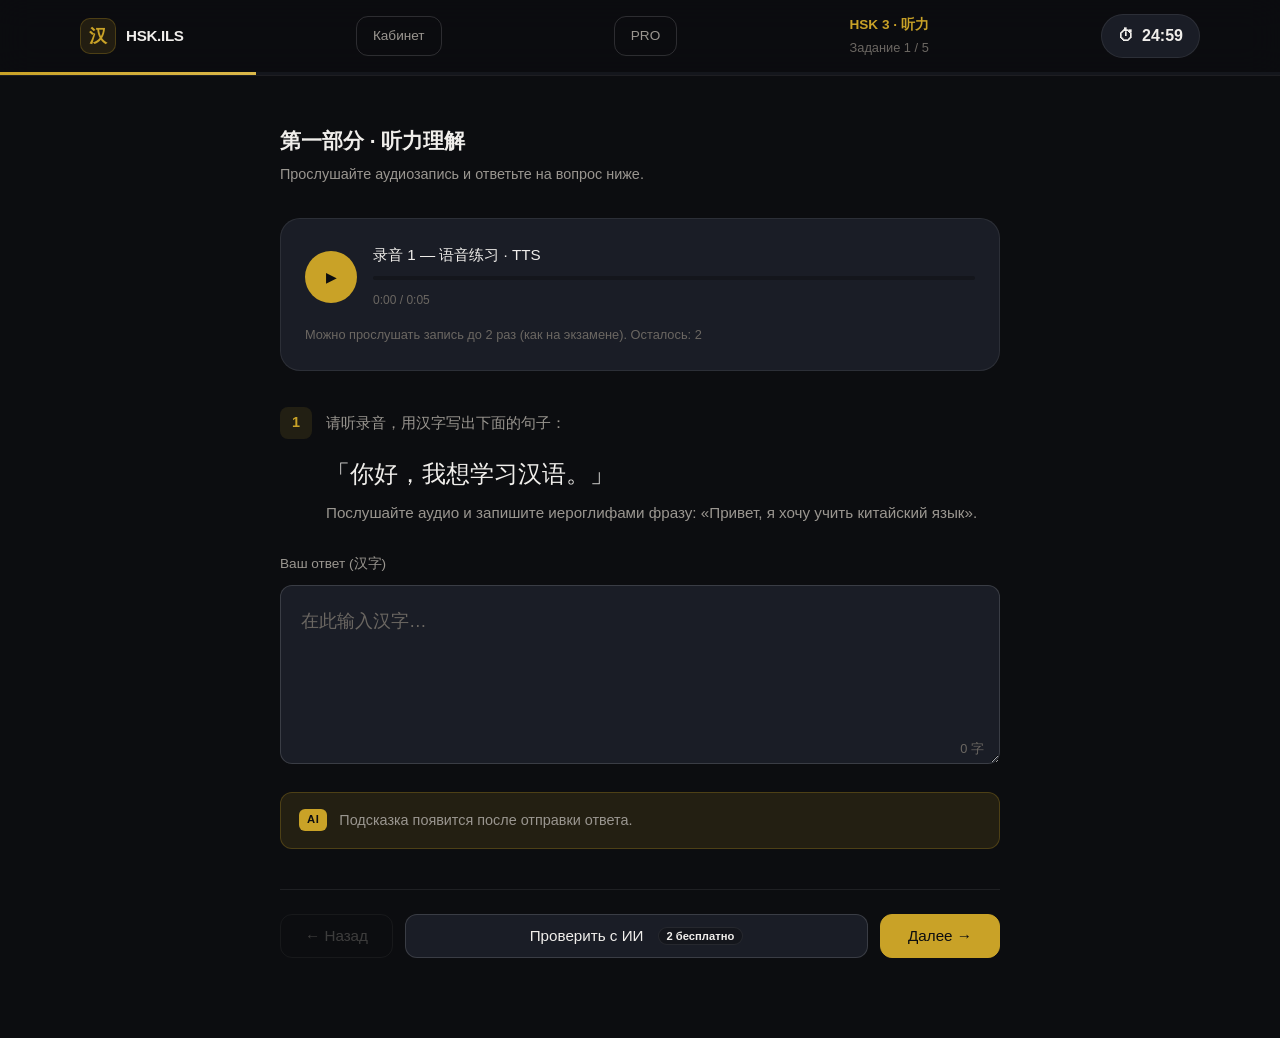
==== commit 9a17d3bd: "test.html" ====
--- a/test.html
+++ b/test.html
@@ -46,11 +46,10 @@
             <div class="audio-track">
               <div class="audio-progress" id="audio-progress" style="width: 0%"></div>
             </div>
-            <span class="audio-time"><span id="audio-current">0:00</span> / <span id="audio-duration">--:--</span></span>
+            <span class="audio-time"><span id="audio-current">0:00</span> / <span id="audio-duration">0:05</span></span>
           </div>
         </div>
         <p class="audio-hint">Можно прослушать запись до 2 раз (как на экзамене). Осталось: <span id="plays-left">2</span></p>
-        <audio id="audio" preload="metadata" src="https://translate.google.com/translate_tts?ie=UTF-8&tl=zh-CN&client=tw-ob&q=%E4%BD%A0%E5%A5%BD%EF%BC%8C%E6%88%91%E6%83%B3%E5%AD%A6%E4%B9%A0%E6%B1%89%E8%AF%AD%E3%80%82"></audio>
       </section>
 
       <section class="question-block">
@@ -181,8 +180,6 @@
       const MAX_PLAYS = 2;
       const savedAnswers = {};
 
-      const TTS_URL = 'https://translate.google.com/translate_tts?ie=UTF-8&tl=zh-CN&client=tw-ob&q=';
-
       const timerDisplay = document.getElementById('timer-display');
       const timerEl = document.getElementById('timer');
       const progressFill = document.getElementById('progress-fill');
@@ -191,7 +188,6 @@
       const charCountEl = document.getElementById('char-count');
       const playBtn = document.getElementById('play-btn');
       const playIcon = document.getElementById('play-icon');
-      const audio = document.getElementById('audio');
       const audioProgress = document.getElementById('audio-progress');
       const audioCurrent = document.getElementById('audio-current');
       const audioDuration = document.getElementById('audio-duration');
@@ -212,27 +208,27 @@
         },
         {
           instruction: '请听录音，选择正确的词语：',
-          text: '女的觉得今天天气怎么样？',
+          text: '女的觉得 сегодня погода как?',
           sub: 'Как девушка считает погоду сегодня?',
           sample: '今天很热。',
           tts: '今天很热。'
         },
         {
-          instruction: '请听录音，用汉字回答问题：',
+          instruction: '请听录音，用汉字回答問題：',
           text: '他们约好几点见面？',
-          sub: 'На которое время они договорились встретиться?',
+          sub: 'На какое время они договорились встретиться?',
           sample: '下午三点。',
           tts: '他们下午三点见面。'
         },
         {
-          instruction: '请听录音，用汉字回答问题：',
+          instruction: '请听录音，用汉字回答問題：',
           text: '男的为什么迟到？',
           sub: 'Почему мужчина опоздал?',
           sample: '因为堵车。',
           tts: '因为堵车。'
         },
         {
-          instruction: '请听录音，用汉字回答问题：',
+          instruction: '请听录音，用汉字回答問題：',
           text: '女的建议去哪里吃饭？',
           sub: 'Куда девушка предлагает пойти поесть?',
           sample: '去学校附近的饭馆。',
@@ -264,21 +260,8 @@
         charCountEl.textContent = [...answerInput.value].length;
       });
 
-      function formatAudioTime(sec) {
-        if (!isFinite(sec) || sec < 0) return '--:--';
-        const m = Math.floor(sec / 60);
-        const s = Math.floor(sec % 60);
-        return m + ':' + String(s).padStart(2, '0');
-      }
-
       function updatePlaysLeft() {
         playsLeftEl.textContent = String(Math.max(0, MAX_PLAYS - playCount));
-      }
-
-      function updateAudioProgress() {
-        if (!audio.duration || !isFinite(audio.duration)) return;
-        audioProgress.style.width = (audio.currentTime / audio.duration * 100) + '%';
-        audioCurrent.textContent = formatAudioTime(audio.currentTime);
       }
 
       function setPlayIcon(playing) {
@@ -286,50 +269,60 @@
         playBtn.setAttribute('aria-label', playing ? 'Пауза' : 'Воспроизвести аудио');
       }
 
-      audio.addEventListener('loadedmetadata', function () {
-        audioDuration.textContent = formatAudioTime(audio.duration);
-        updateAudioProgress();
-      });
-
-      audio.addEventListener('error', function () {
-        audioDuration.textContent = '--:--';
-        alert('Не удалось загрузить аудио. Проверьте подключение к интернету.');
-      });
-
       playBtn.addEventListener('click', function () {
-        if (!audio.paused) {
-          audio.pause();
+        if (window.speechSynthesis.speaking) {
+          window.speechSynthesis.cancel();
+          setPlayIcon(false);
           return;
         }
+
         if (playCount >= MAX_PLAYS) {
           alert('Вы уже прослушали запись ' + MAX_PLAYS + ' раза (лимит экзамена).');
           return;
         }
-        if (audio.ended) audio.currentTime = 0;
-        if (audio.currentTime === 0) {
-          playCount++;
-          updatePlaysLeft();
-        }
-        audio.play().catch(function () {
+
+        const q = questions[currentQuestion - 1];
+        if (!q.tts) return;
+
+        playCount++;
+        updatePlaysLeft();
+        setPlayIcon(true);
+
+        const utterance = new SpeechSynthesisUtterance(q.tts);
+        utterance.lang = 'zh-CN';
+        utterance.rate = 0.8; // Комфортная скорость для HSK 3
+
+        // Анимация полоски прогресса пока идет речь
+        let startTime = Date.now();
+        let durationEst = q.tts.length * 400; // Примерное время звучания
+        audioDuration.textContent = '0:0' + Math.round(durationEst / 1000);
+
+        let progressInterval = setInterval(() => {
+          if (!window.speechSynthesis.speaking) {
+            clearInterval(progressInterval);
+            audioProgress.style.width = '0%';
+            audioCurrent.textContent = '0:00';
+            return;
+          }
+          let elapsed = Date.now() - startTime;
+          let pct = Math.min(100, (elapsed / durationEst) * 100);
+          audioProgress.style.width = pct + '%';
+          audioCurrent.textContent = '0:0' + Math.min(Math.round(durationEst/1000), Math.floor(elapsed / 1000));
+        }, 100);
+
+        utterance.onend = function () {
+          clearInterval(progressInterval);
           setPlayIcon(false);
-          alert('Не удалось воспроизвести аудио. Проверьте подключение к интернету.');
-        });
-      });
-
-      audio.addEventListener('play', function () {
-        setPlayIcon(true);
-      });
-
-      audio.addEventListener('pause', function () {
-        setPlayIcon(false);
-      });
-
-      audio.addEventListener('timeupdate', updateAudioProgress);
-
-      audio.addEventListener('ended', function () {
-        setPlayIcon(false);
-        audioProgress.style.width = '100%';
-        audioCurrent.textContent = formatAudioTime(audio.duration);
+          audioProgress.style.width = '100%';
+          setTimeout(() => audioProgress.style.width = '0%', 300);
+        };
+
+        utterance.onerror = function () {
+          clearInterval(progressInterval);
+          setPlayIcon(false);
+        };
+
+        window.speechSynthesis.speak(utterance);
       });
 
       checkBtn.addEventListener('click', async function () {
@@ -430,15 +423,6 @@
         window.location.href = 'results.html';
       }
 
-      function loadQuestionAudio(q) {
-        if (q.tts) {
-          audio.src = TTS_URL + encodeURIComponent(q.tts);
-          audio.load();
-          audioDuration.textContent = '--:--';
-          audioProgress.style.width = '0%';
-          audioCurrent.textContent = '0:00';
-        }
-      }
       function updateQuestion() {
         const q = questions[currentQuestion - 1];
         document.getElementById('question-text').textContent = q.text;
@@ -455,17 +439,16 @@
         prevBtn.disabled = currentQuestion === 1;
         nextBtn.textContent = currentQuestion === TOTAL_QUESTIONS ? 'Завершить тест' : 'Далее →';
         playCount = 0;
-        audio.pause();
-        audio.currentTime = 0;
+        if (window.speechSynthesis.speaking) {
+          window.speechSynthesis.cancel();
+        }
         audioProgress.style.width = '0%';
         audioCurrent.textContent = '0:00';
         setPlayIcon(false);
         updatePlaysLeft();
-        loadQuestionAudio(q);
       }
 
       updatePlaysLeft();
-      loadQuestionAudio(questions[0]);
 
       nextBtn.addEventListener('click', function () {
         saveCurrentAnswer();
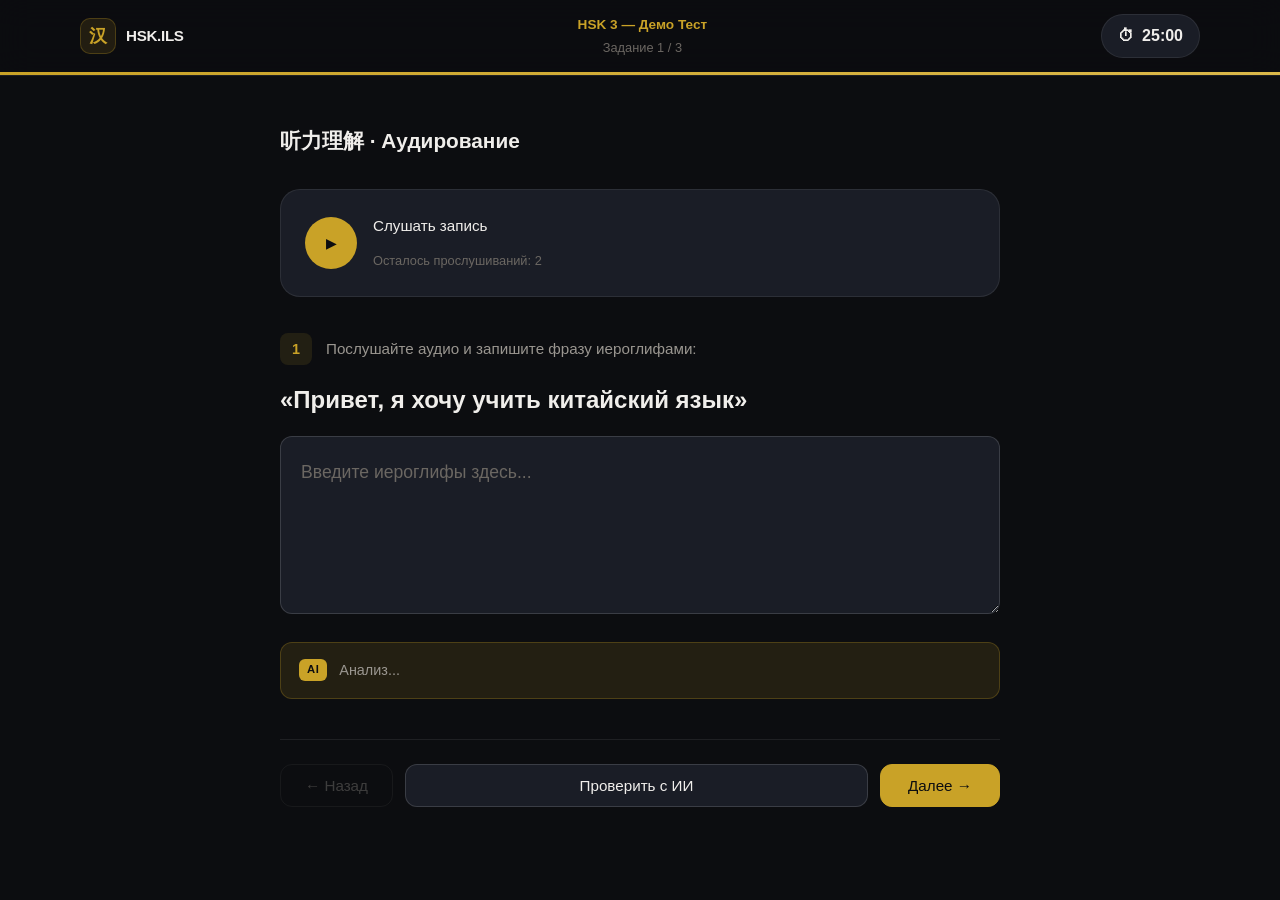
==== commit dce6fff5: "test.html" ====
--- a/test.html
+++ b/test.html
@@ -3,470 +3,248 @@
 <head>
   <meta charset="UTF-8">
   <meta name="viewport" content="width=device-width, initial-scale=1.0">
-  <title>HSK 3 — Тест · HSK.ILS</title>
+  <title>Симулятор экзамена · HSK.ILS</title>
   <link rel="stylesheet" href="style.css">
 </head>
 <body class="test-page">
   <header class="test-header">
     <div class="container test-header-inner">
-      <a href="index.html" class="logo logo-sm">
+      <a href="dashboard.html" class="logo logo-sm">
         <span class="logo-han">汉</span>
         <span class="logo-text">HSK.ILS</span>
       </a>
-      <a href="dashboard.html" class="btn btn-sm btn-ghost">Кабинет</a>
-      <a href="payment.html" class="btn btn-sm btn-ghost">PRO</a>
       <div class="test-meta">
-        <span class="test-level">HSK 3 · 听力</span>
-        <span class="test-progress">Задание <span id="current-q">1</span> / <span id="total-q">5</span></span>
+        <span class="test-level" id="exam-title">HSK Test</span>
+        <span class="test-progress">Задание <span id="current-q">1</span> / <span id="total-q">3</span></span>
       </div>
-      <div class="timer" id="timer" aria-live="polite">
+      <div class="timer" id="timer">
         <span class="timer-icon">⏱</span>
         <span id="timer-display">25:00</span>
       </div>
     </div>
-    <div class="progress-bar">
-      <div class="progress-fill" id="progress-fill" style="width: 20%"></div>
-    </div>
+    <div class="progress-bar"><div class="progress-fill" id="progress-fill"></div></div>
   </header>
 
   <main class="test-main">
     <div class="container test-container">
-      <section class="test-section" aria-labelledby="section-title">
-        <h2 id="section-title" class="section-title">第一部分 · 听力理解</h2>
-        <p class="section-desc">Прослушайте аудиозапись и ответьте на вопрос ниже.</p>
+      
+      <!-- Инструкция к секции -->
+      <section class="test-section">
+        <h2 id="section-title" class="section-title">Загрузка...</h2>
+        <p id="section-desc" class="section-desc"></p>
       </section>
 
-      <section class="audio-block" aria-label="Аудирование">
+      <!-- Блок с Аудио (показывается только если в вопросе есть аудио) -->
+      <section class="audio-block" id="audio-block" hidden>
         <div class="audio-player">
-          <button type="button" class="audio-play-btn" id="play-btn" aria-label="Воспроизвести аудио">
+          <button type="button" class="audio-play-btn" id="play-btn">
             <span class="play-icon" id="play-icon">▶</span>
           </button>
           <div class="audio-info">
-            <p class="audio-title">录音 1 — 语音练习 · TTS</p>
-            <div class="audio-track">
-              <div class="audio-progress" id="audio-progress" style="width: 0%"></div>
-            </div>
-            <span class="audio-time"><span id="audio-current">0:00</span> / <span id="audio-duration">0:05</span></span>
+            <p class="audio-title">Слушать запись</p>
+            <span class="audio-hint">Осталось прослушиваний: <span id="plays-left">2</span></span>
           </div>
         </div>
-        <p class="audio-hint">Можно прослушать запись до 2 раз (как на экзамене). Осталось: <span id="plays-left">2</span></p>
       </section>
 
+      <!-- Основной блок вопроса -->
       <section class="question-block">
         <div class="question-header">
-          <span class="question-num">1</span>
-          <p class="question-instruction">请听录音，用汉字写出下面的句子：</p>
-        </div>
-        <p class="question-text" id="question-text">
-          「你好，我想学习汉语。」
-        </p>
-        <p class="question-sub" id="question-sub">
-          Послушайте аудио и запишите иероглифами фразу: «Привет, я хочу учить китайский язык».
-        </p>
-
-        <label for="answer-input" class="input-label">Ваш ответ (汉字)</label>
-        <div class="answer-field-wrap">
-          <textarea
-            id="answer-input"
-            class="answer-input"
-            rows="3"
-            placeholder="在此输入汉字…"
-            lang="zh-CN"
-            inputmode="text"
-            autocomplete="off"
-            spellcheck="false"
-          ></textarea>
-          <span class="char-count"><span id="char-count">0</span> 字</span>
-        </div>
-
+          <span class="question-num" id="q-num-badge">1</span>
+          <p class="question-instruction" id="q-instruction">Инструкция</p>
+        </div>
+        
+        <!-- Текст вопроса (иероглифы или задание) -->
+        <div class="question-main-text" id="q-text" style="font-size: 1.5rem; margin: 1rem 0; font-weight: bold;"></div>
+
+        <!-- ДИНАМИЧЕСКИЙ БЛОК ОТВЕТОВ -->
+        <div id="answers-container">
+          <!-- Сюда JS будет вставлять либо текстовое поле, либо варианты выбора (A, B, C) -->
+        </div>
+
+        <!-- Подсказка ИИ -->
         <div class="ai-hint" id="ai-hint" hidden>
           <span class="ai-badge">AI</span>
-          <p id="ai-hint-text">Подсказка появится после отправки ответа.</p>
+          <p id="ai-hint-text">Анализ...</p>
         </div>
       </section>
 
       <nav class="test-nav">
-        <button type="button" class="btn btn-ghost" id="prev-btn" disabled>← Назад</button>
-        <button type="button" class="btn btn-secondary" id="check-btn">
-          Проверить с ИИ <span class="ai-limit-badge" id="ai-limit-badge"></span>
-        </button>
+        <button type="button" class="btn btn-ghost" id="prev-btn">← Назад</button>
+        <button type="button" class="btn btn-secondary" id="check-btn" hidden>Проверить с ИИ</button>
         <button type="button" class="btn btn-primary" id="next-btn">Далее →</button>
       </nav>
     </div>
   </main>
 
-  <div class="modal-overlay" id="pro-modal" hidden aria-hidden="true">
-    <div class="modal" role="dialog" aria-labelledby="pro-modal-title">
-      <button type="button" class="modal-close" id="pro-modal-close" aria-label="Закрыть">×</button>
-      <span class="premium-badge">PRO</span>
-      <h2 id="pro-modal-title">Лимит бесплатных проверок</h2>
-      <p class="modal-text">
-        Вы исчерпали бесплатные лимиты. Перейдите на тариф PRO для безлимитных проверок от ИИ.
-      </p>
-      <ul class="modal-features">
-        <li>Безлимитная ИИ-проверка иероглифов</li>
-        <li>Все тесты HSK 1–6</li>
-        <li>Детальный разбор ошибок</li>
-      </ul>
-      <a href="payment.html" class="btn btn-primary btn-lg modal-cta">Купить доступ за 1990 ₸</a>
-      <button type="button" class="btn btn-ghost modal-dismiss" id="pro-modal-dismiss">Позже</button>
-    </div>
-  </div>
-
   <script>
     (function () {
-      const GEMINI_API_KEY = prompt("Пожалуйста, введите ваш API-ключ:");
-      const GEMINI_API_URL =
-        `https://generativelanguage.googleapis.com/v1/models/gemini-2.5-flash:generateContent?key=${GEMINI_API_KEY}`;
-      const CHECK_BTN_LABEL = 'Проверить с ИИ';
-      const MAX_FREE_AI_CHECKS = 2;
-      const AI_CHECKS_KEY = 'hskAiChecksUsed';
-
-      function isProUser() {
-        if (localStorage.getItem('hskPremium') !== 'active') return false;
-        const until = localStorage.getItem('hskPremiumUntil');
-        return until && new Date(until) > new Date();
-      }
-
-      function getAiChecksUsed() {
-        return parseInt(localStorage.getItem(AI_CHECKS_KEY) || '0', 10);
-      }
-
-      function incrementAiChecksUsed() {
-        localStorage.setItem(AI_CHECKS_KEY, String(getAiChecksUsed() + 1));
-        updateAiLimitBadge();
-      }
-
-      function updateAiLimitBadge() {
-        const badge = document.getElementById('ai-limit-badge');
-        if (!badge) return;
-        if (isProUser()) {
-          badge.textContent = 'PRO ∞';
-          badge.className = 'ai-limit-badge ai-limit-pro';
-        } else {
-          const left = Math.max(0, MAX_FREE_AI_CHECKS - getAiChecksUsed());
-          badge.textContent = left + ' бесплатно';
-          badge.className = 'ai-limit-badge';
-        }
-      }
-
-      function showProModal() {
-        const modal = document.getElementById('pro-modal');
-        modal.hidden = false;
-        modal.setAttribute('aria-hidden', 'false');
-        document.body.classList.add('modal-open');
-      }
-
-      function hideProModal() {
-        const modal = document.getElementById('pro-modal');
-        modal.hidden = true;
-        modal.setAttribute('aria-hidden', 'true');
-        document.body.classList.remove('modal-open');
-      }
-
-      document.getElementById('pro-modal-close').addEventListener('click', hideProModal);
-      document.getElementById('pro-modal-dismiss').addEventListener('click', hideProModal);
-      document.getElementById('pro-modal').addEventListener('click', function (e) {
-        if (e.target === this) hideProModal();
-      });
-
-      updateAiLimitBadge();
-
-      const TOTAL_SECONDS = 25 * 60;
-      const TOTAL_QUESTIONS = 5;
-      let remaining = TOTAL_SECONDS;
-      let currentQuestion = 1;
+      // БАЗА ДАННЫХ ТЕСТОВ (Сюда ты можешь прописывать бесконечно много пробников!)
+      const examBank = {
+        'hsk3-demo': {
+          title: 'HSK 3 — Демо Тест',
+          questions: [
+            {
+              type: 'write', // Тип: Написание иероглифов с ИИ
+              section: '听力理解 · Аудирование',
+              instruction: 'Послушайте аудио и запишите фразу иероглифами:',
+              text: '«Привет, я хочу учить китайский язык»',
+              tts: '你好，我想学习汉语。',
+              sample: '你好，我想学习汉语。'
+            },
+            {
+              type: 'choice', // Тип: Тест (Выбор ответа)
+              section: '阅读理解 · Чтение',
+              instruction: 'Выберите правильный иероглиф для пиньиня "mēng":',
+              text: '明天 я пойду в школу. Как пишется "Míngtiān"?',
+              options: ['A) 昨天', 'B) 明天', 'C) 天气'],
+              correctAnswer: 1 // Индекс правильного ответа (B)
+            },
+            {
+              type: 'write',
+              section: '书写 · Письмо',
+              instruction: 'Переведите на китайский язык и запишите иероглифами:',
+              text: '«Сегодня очень жарко»',
+              sample: '今天很热。',
+              tts: '今天很热。'
+            }
+          ]
+        },
+        'hsk1-mock': {
+          title: 'HSK 1 — Пробный Вариант',
+          questions: [
+            {
+              type: 'choice',
+              section: '听力 · Аудирование',
+              instruction: 'Слушайте слово и выберите перевод:',
+              text: 'Что означает это слово?',
+              tts: '谢谢',
+              options: ['A) Привет', 'B) Спасибо', 'C) До свидания'],
+              correctAnswer: 1
+            }
+          ]
+        }
+      };
+
+      // Определяем, какой тест запустить (берём из ссылки типа test.html?exam=hsk3-demo)
+      const urlParams = new URLSearchParams(window.location.search);
+      const examKey = urlParams.get('exam') || 'hsk3-demo'; // если ничего не указано, запустим hsk3-demo
+      const currentExam = examBank[examKey] || examBank['hsk3-demo'];
+
+      let currentQuestionIdx = 0;
       let playCount = 0;
-      const MAX_PLAYS = 2;
       const savedAnswers = {};
 
-      const timerDisplay = document.getElementById('timer-display');
-      const timerEl = document.getElementById('timer');
-      const progressFill = document.getElementById('progress-fill');
+      // Элементы страницы
+      const examTitleEl = document.getElementById('exam-title');
+      const sectionTitleEl = document.getElementById('section-title');
+      const qInstructionEl = document.getElementById('q-instruction');
+      const qTextEl = document.getElementById('q-text');
       const currentQEl = document.getElementById('current-q');
-      const answerInput = document.getElementById('answer-input');
-      const charCountEl = document.getElementById('char-count');
+      const totalQEl = document.getElementById('total-q');
+      const answersContainer = document.getElementById('answers-container');
+      const audioBlock = document.getElementById('audio-block');
       const playBtn = document.getElementById('play-btn');
-      const playIcon = document.getElementById('play-icon');
-      const audioProgress = document.getElementById('audio-progress');
-      const audioCurrent = document.getElementById('audio-current');
-      const audioDuration = document.getElementById('audio-duration');
       const playsLeftEl = document.getElementById('plays-left');
-      const checkBtn = document.getElementById('check-btn');
       const nextBtn = document.getElementById('next-btn');
       const prevBtn = document.getElementById('prev-btn');
-      const aiHint = document.getElementById('ai-hint');
-      const aiHintText = document.getElementById('ai-hint-text');
-
-      const questions = [
-        {
-          instruction: '请听录音，用汉字写出下面的句子：',
-          text: '「你好，我想学习汉语。」',
-          sub: 'Послушайте аудио и запишите иероглифами фразу: «Привет, я хочу учить китайский язык».',
-          sample: '你好，我想学习汉语。',
-          tts: '你好，我想学习汉语。'
-        },
-        {
-          instruction: '请听录音，选择正确的词语：',
-          text: '女的觉得 сегодня погода как?',
-          sub: 'Как девушка считает погоду сегодня?',
-          sample: '今天很热。',
-          tts: '今天很热。'
-        },
-        {
-          instruction: '请听录音，用汉字回答問題：',
-          text: '他们约好几点见面？',
-          sub: 'На какое время они договорились встретиться?',
-          sample: '下午三点。',
-          tts: '他们下午三点见面。'
-        },
-        {
-          instruction: '请听录音，用汉字回答問題：',
-          text: '男的为什么迟到？',
-          sub: 'Почему мужчина опоздал?',
-          sample: '因为堵车。',
-          tts: '因为堵车。'
-        },
-        {
-          instruction: '请听录音，用汉字回答問題：',
-          text: '女的建议去哪里吃饭？',
-          sub: 'Куда девушка предлагает пойти поесть?',
-          sample: '去学校附近的饭馆。',
-          tts: '女的建议去学校附近的饭馆吃饭。'
-        }
-      ];
-
-      function formatTime(seconds) {
-        const m = Math.floor(seconds / 60);
-        const s = seconds % 60;
-        return String(m).padStart(2, '0') + ':' + String(s).padStart(2, '0');
+      const checkBtn = document.getElementById('check-btn');
+
+      examTitleEl.textContent = currentExam.title;
+      totalQEl.textContent = currentExam.questions.length;
+
+      function renderQuestion() {
+        const q = currentExam.questions[currentQuestionIdx];
+        currentQEl.textContent = currentQuestionIdx + 1;
+        document.getElementById('q-num-badge').textContent = currentQuestionIdx + 1;
+        
+        sectionTitleEl.textContent = q.section;
+        qInstructionEl.textContent = q.instruction;
+        qTextEl.textContent = q.text;
+
+        // Настройка аудио
+        if (q.tts) {
+          audioBlock.hidden = false;
+          playCount = 0;
+          playsLeftEl.textContent = '2';
+        } else {
+          audioBlock.hidden = true;
+        }
+
+        // Очищаем старые ответы и рендерим новые в зависимости от ТИПА задания
+        answersContainer.innerHTML = '';
+        document.getElementById('ai-hint').hidden = true;
+        checkBtn.hidden = true;
+
+        if (q.type === 'write') {
+          checkBtn.hidden = false; // Показываем кнопку ИИ только для открытых вопросов
+          answersContainer.innerHTML = `
+            <textarea id="answer-input" class="answer-input" rows="3" placeholder="Введите иероглифы здесь..."></textarea>
+          `;
+          const input = document.getElementById('answer-input');
+          input.value = savedAnswers[currentQuestionIdx] || '';
+          input.addEventListener('input', () => savedAnswers[currentQuestionIdx] = input.value);
+        } 
+        else if (q.type === 'choice') {
+          q.options.forEach((option, idx) => {
+            const btn = document.createElement('button');
+            btn.className = 'btn btn-ghost';
+            btn.style.display = 'block';
+            btn.style.width = '100%';
+            btn.style.textAlign = 'left';
+            btn.style.margin = '0.5rem 0';
+            btn.textContent = option;
+
+            if (savedAnswers[currentQuestionIdx] === idx) {
+              btn.style.background = '#e3f2fd';
+              btn.style.borderColor = '#2196f3';
+            }
+
+            btn.onclick = () => {
+              savedAnswers[currentQuestionIdx] = idx;
+              renderQuestion(); // Перерисовать, чтобы подсветить кликнутый вариант
+            };
+            answersContainer.appendChild(btn);
+          });
+        }
+
+        prevBtn.disabled = currentQuestionIdx === 0;
+        nextBtn.textContent = currentQuestionIdx === currentExam.questions.length - 1 ? 'Завершить тест' : 'Далее →';
       }
 
-      function tickTimer() {
-        if (remaining <= 0) {
-          timerDisplay.textContent = '00:00';
-          timerEl.classList.add('timer-warning');
-          return;
-        }
-        remaining--;
-        timerDisplay.textContent = formatTime(remaining);
-        if (remaining <= 300) timerEl.classList.add('timer-warning');
-        if (remaining <= 60) timerEl.classList.add('timer-critical');
-      }
-
-      setInterval(tickTimer, 1000);
-
-      answerInput.addEventListener('input', function () {
-        charCountEl.textContent = [...answerInput.value].length;
-      });
-
-      function updatePlaysLeft() {
-        playsLeftEl.textContent = String(Math.max(0, MAX_PLAYS - playCount));
-      }
-
-      function setPlayIcon(playing) {
-        playIcon.textContent = playing ? '⏸' : '▶';
-        playBtn.setAttribute('aria-label', playing ? 'Пауза' : 'Воспроизвести аудио');
-      }
-
-      playBtn.addEventListener('click', function () {
-        if (window.speechSynthesis.speaking) {
-          window.speechSynthesis.cancel();
-          setPlayIcon(false);
-          return;
-        }
-
-        if (playCount >= MAX_PLAYS) {
-          alert('Вы уже прослушали запись ' + MAX_PLAYS + ' раза (лимит экзамена).');
-          return;
-        }
-
-        const q = questions[currentQuestion - 1];
-        if (!q.tts) return;
-
+      // Логика аудио-произношения
+      playBtn.addEventListener('click', () => {
+        const q = currentExam.questions[currentQuestionIdx];
+        if (!q.tts || playCount >= 2) return;
+        
         playCount++;
-        updatePlaysLeft();
-        setPlayIcon(true);
+        playsLeftEl.textContent = 2 - playCount;
 
         const utterance = new SpeechSynthesisUtterance(q.tts);
         utterance.lang = 'zh-CN';
-        utterance.rate = 0.8; // Комфортная скорость для HSK 3
-
-        // Анимация полоски прогресса пока идет речь
-        let startTime = Date.now();
-        let durationEst = q.tts.length * 400; // Примерное время звучания
-        audioDuration.textContent = '0:0' + Math.round(durationEst / 1000);
-
-        let progressInterval = setInterval(() => {
-          if (!window.speechSynthesis.speaking) {
-            clearInterval(progressInterval);
-            audioProgress.style.width = '0%';
-            audioCurrent.textContent = '0:00';
-            return;
-          }
-          let elapsed = Date.now() - startTime;
-          let pct = Math.min(100, (elapsed / durationEst) * 100);
-          audioProgress.style.width = pct + '%';
-          audioCurrent.textContent = '0:0' + Math.min(Math.round(durationEst/1000), Math.floor(elapsed / 1000));
-        }, 100);
-
-        utterance.onend = function () {
-          clearInterval(progressInterval);
-          setPlayIcon(false);
-          audioProgress.style.width = '100%';
-          setTimeout(() => audioProgress.style.width = '0%', 300);
-        };
-
-        utterance.onerror = function () {
-          clearInterval(progressInterval);
-          setPlayIcon(false);
-        };
-
+        utterance.rate = 0.75;
         window.speechSynthesis.speak(utterance);
       });
 
-      checkBtn.addEventListener('click', async function () {
-        const studentText = answerInput.value.trim();
-        aiHint.hidden = false;
-
-        if (!studentText) {
-          aiHintText.textContent = 'Введите ответ иероглифами. ИИ проверит грамматику, тоны и лексику.';
-          return;
-        }
-
-        if (!isProUser() && getAiChecksUsed() >= MAX_FREE_AI_CHECKS) {
-          showProModal();
-          return;
-        }
-
-        checkBtn.disabled = true;
-        checkBtn.innerHTML = 'ИИ анализирует текст...';
-        aiHintText.textContent = 'ИИ анализирует ваш ответ…';
-
-        try {
-          const response = await fetch(GEMINI_API_URL, {
-            method: 'POST',
-            headers: { 'Content-Type': 'application/json' },
-            body: JSON.stringify({
-              contents: [{
-                parts: [{
-                  text:
-                    "Ты строгий, но помогающий экзаменатор HSK 3. Проверь китайский текст студента на ошибки: '" +
-                    studentText +
-                    "'. Если там есть русские или казахские слова (например, Алматы), обязательно укажи, как это пишется на китайском (阿拉木图). Распиши ошибки по грамматике и порядку слов на русском языке, поставь оценку от 1 до 10 и дай совет."
-                }]
-              }]
-            })
-          });
-
-          const data = await response.json();
-
-          if (!response.ok) {
-            throw new Error(data.error?.message || 'Ошибка API: ' + response.status);
-          }
-
-          aiHintText.textContent = data.candidates[0].content.parts[0].text;
-
-          if (!isProUser()) {
-            incrementAiChecksUsed();
-          }
-        } catch (err) {
-          aiHintText.textContent =
-            'Не удалось получить разбор от ИИ: ' + err.message +
-            '. Проверьте ключ GEMINI_API_KEY и подключение к интернету.';
-        } finally {
-          checkBtn.disabled = false;
-          checkBtn.innerHTML = CHECK_BTN_LABEL + ' <span class="ai-limit-badge" id="ai-limit-badge"></span>';
-          updateAiLimitBadge();
+      nextBtn.addEventListener('click', () => {
+        if (currentQuestionIdx < currentExam.questions.length - 1) {
+          currentQuestionIdx++;
+          renderQuestion();
+        } else {
+          // Расчет результатов и переход на страницу итогов
+          alert('Тест завершен! Переходим к результатам.');
+          window.location.href = 'dashboard.html'; 
         }
       });
 
-      function saveCurrentAnswer() {
-        savedAnswers[currentQuestion] = answerInput.value.trim();
-      }
-
-      function scoreAnswer(user, sample) {
-        if (!user) return 0;
-        const normalize = function (s) {
-          return s.replace(/[，。！？、\s「」]/g, '').toLowerCase();
-        };
-        return normalize(user) === normalize(sample) ? 20 : Math.max(8, 20 - Math.abs(user.length - sample.length) * 2);
-      }
-
-      function finishTest() {
-        saveCurrentAnswer();
-        let total = 0;
-        const details = questions.map(function (q, i) {
-          const num = i + 1;
-          const userAnswer = savedAnswers[num] || '';
-          const points = scoreAnswer(userAnswer, q.sample);
-          total += points;
-          return {
-            question: num,
-            instruction: q.instruction,
-            prompt: q.text,
-            sub: q.sub,
-            userAnswer: userAnswer,
-            correct: q.sample,
-            points: points,
-            maxPoints: 20
-          };
-        });
-        sessionStorage.setItem('hskTestResults', JSON.stringify({
-          score: total,
-          maxScore: 100,
-          level: 'HSK 3',
-          section: '听力',
-          details: details,
-          completedAt: new Date().toISOString()
-        }));
-        window.location.href = 'results.html';
-      }
-
-      function updateQuestion() {
-        const q = questions[currentQuestion - 1];
-        document.getElementById('question-text').textContent = q.text;
-        document.getElementById('question-sub').textContent = q.sub;
-        document.querySelector('.question-instruction').textContent = q.instruction;
-        document.querySelector('.question-num').textContent = currentQuestion;
-        document.querySelector('.audio-title').textContent =
-          '录音 ' + currentQuestion + ' — 语音练习 · TTS';
-        currentQEl.textContent = currentQuestion;
-        progressFill.style.width = (currentQuestion / TOTAL_QUESTIONS * 100) + '%';
-        answerInput.value = savedAnswers[currentQuestion] || '';
-        charCountEl.textContent = String([...answerInput.value].length);
-        aiHint.hidden = true;
-        prevBtn.disabled = currentQuestion === 1;
-        nextBtn.textContent = currentQuestion === TOTAL_QUESTIONS ? 'Завершить тест' : 'Далее →';
-        playCount = 0;
-        if (window.speechSynthesis.speaking) {
-          window.speechSynthesis.cancel();
-        }
-        audioProgress.style.width = '0%';
-        audioCurrent.textContent = '0:00';
-        setPlayIcon(false);
-        updatePlaysLeft();
-      }
-
-      updatePlaysLeft();
-
-      nextBtn.addEventListener('click', function () {
-        saveCurrentAnswer();
-        if (currentQuestion < TOTAL_QUESTIONS) {
-          currentQuestion++;
-          updateQuestion();
-        } else {
-          finishTest();
+      prevBtn.addEventListener('click', () => {
+        if (currentQuestionIdx > 0) {
+          currentQuestionIdx--;
+          renderQuestion();
         }
       });
 
-      prevBtn.addEventListener('click', function () {
-        saveCurrentAnswer();
-        if (currentQuestion > 1) {
-          currentQuestion--;
-          updateQuestion();
-        }
-      });
+      renderQuestion();
     })();
   </script>
 </body>
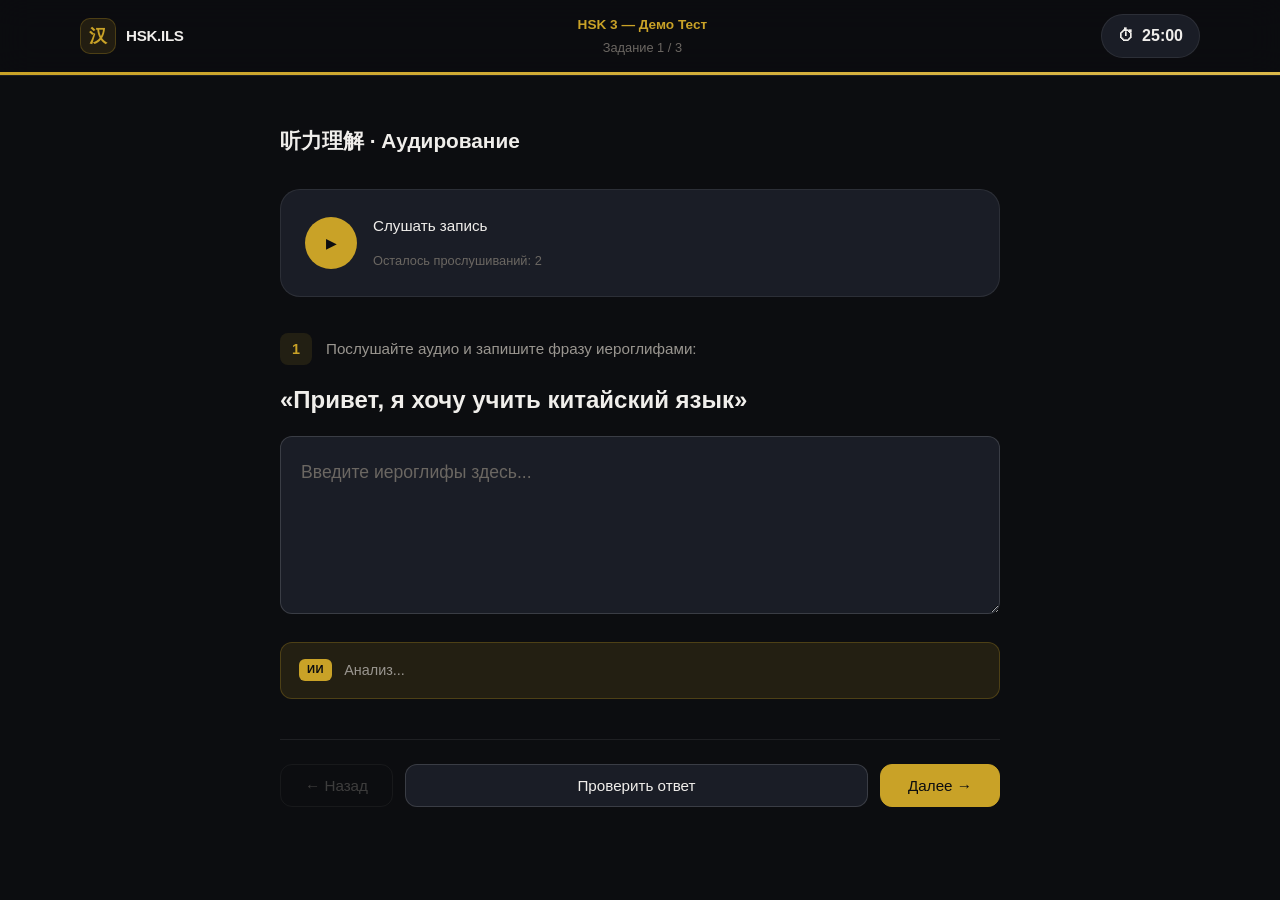
==== commit 7bcd21d2: "test.html" ====
--- a/test.html
+++ b/test.html
@@ -28,13 +28,11 @@
   <main class="test-main">
     <div class="container test-container">
       
-      <!-- Инструкция к секции -->
       <section class="test-section">
         <h2 id="section-title" class="section-title">Загрузка...</h2>
         <p id="section-desc" class="section-desc"></p>
       </section>
 
-      <!-- Блок с Аудио (показывается только если в вопросе есть аудио) -->
       <section class="audio-block" id="audio-block" hidden>
         <div class="audio-player">
           <button type="button" class="audio-play-btn" id="play-btn">
@@ -47,31 +45,25 @@
         </div>
       </section>
 
-      <!-- Основной блок вопроса -->
       <section class="question-block">
         <div class="question-header">
           <span class="question-num" id="q-num-badge">1</span>
           <p class="question-instruction" id="q-instruction">Инструкция</p>
         </div>
         
-        <!-- Текст вопроса (иероглифы или задание) -->
         <div class="question-main-text" id="q-text" style="font-size: 1.5rem; margin: 1rem 0; font-weight: bold;"></div>
 
-        <!-- ДИНАМИЧЕСКИЙ БЛОК ОТВЕТОВ -->
-        <div id="answers-container">
-          <!-- Сюда JS будет вставлять либо текстовое поле, либо варианты выбора (A, B, C) -->
-        </div>
-
-        <!-- Подсказка ИИ -->
+        <div id="answers-container"></div>
+
         <div class="ai-hint" id="ai-hint" hidden>
-          <span class="ai-badge">AI</span>
+          <span class="ai-badge" id="feedback-badge">ИИ</span>
           <p id="ai-hint-text">Анализ...</p>
         </div>
       </section>
 
       <nav class="test-nav">
         <button type="button" class="btn btn-ghost" id="prev-btn">← Назад</button>
-        <button type="button" class="btn btn-secondary" id="check-btn" hidden>Проверить с ИИ</button>
+        <button type="button" class="btn btn-secondary" id="check-btn" hidden>Проверить ответ</button>
         <button type="button" class="btn btn-primary" id="next-btn">Далее →</button>
       </nav>
     </div>
@@ -79,13 +71,13 @@
 
   <script>
     (function () {
-      // БАЗА ДАННЫХ ТЕСТОВ (Сюда ты можешь прописывать бесконечно много пробников!)
+      // Полностью бесплатная база тестов
       const examBank = {
         'hsk3-demo': {
           title: 'HSK 3 — Демо Тест',
           questions: [
             {
-              type: 'write', // Тип: Написание иероглифов с ИИ
+              type: 'write',
               section: '听力理解 · Аудирование',
               instruction: 'Послушайте аудио и запишите фразу иероглифами:',
               text: '«Привет, я хочу учить китайский язык»',
@@ -93,12 +85,12 @@
               sample: '你好，我想学习汉语。'
             },
             {
-              type: 'choice', // Тип: Тест (Выбор ответа)
+              type: 'choice',
               section: '阅读理解 · Чтение',
-              instruction: 'Выберите правильный иероглиф для пиньиня "mēng":',
-              text: '明天 я пойду в школу. Как пишется "Míngtiān"?',
+              instruction: 'Выберите правильный иероглиф для пиньиня "míngtiān":',
+              text: '明天 я пойду в школу. Какой вариант верный?',
               options: ['A) 昨天', 'B) 明天', 'C) 天气'],
-              correctAnswer: 1 // Индекс правильного ответа (B)
+              correctAnswer: 1 
             },
             {
               type: 'write',
@@ -109,33 +101,17 @@
               tts: '今天很热。'
             }
           ]
-        },
-        'hsk1-mock': {
-          title: 'HSK 1 — Пробный Вариант',
-          questions: [
-            {
-              type: 'choice',
-              section: '听力 · Аудирование',
-              instruction: 'Слушайте слово и выберите перевод:',
-              text: 'Что означает это слово?',
-              tts: '谢谢',
-              options: ['A) Привет', 'B) Спасибо', 'C) До свидания'],
-              correctAnswer: 1
-            }
-          ]
         }
       };
 
-      // Определяем, какой тест запустить (берём из ссылки типа test.html?exam=hsk3-demo)
       const urlParams = new URLSearchParams(window.location.search);
-      const examKey = urlParams.get('exam') || 'hsk3-demo'; // если ничего не указано, запустим hsk3-demo
+      const examKey = urlParams.get('exam') || 'hsk3-demo'; 
       const currentExam = examBank[examKey] || examBank['hsk3-demo'];
 
       let currentQuestionIdx = 0;
       let playCount = 0;
       const savedAnswers = {};
 
-      // Элементы страницы
       const examTitleEl = document.getElementById('exam-title');
       const sectionTitleEl = document.getElementById('section-title');
       const qInstructionEl = document.getElementById('q-instruction');
@@ -149,6 +125,9 @@
       const nextBtn = document.getElementById('next-btn');
       const prevBtn = document.getElementById('prev-btn');
       const checkBtn = document.getElementById('check-btn');
+      const aiHint = document.getElementById('ai-hint');
+      const aiHintText = document.getElementById('ai-hint-text');
+      const feedbackBadge = document.getElementById('feedback-badge');
 
       examTitleEl.textContent = currentExam.title;
       totalQEl.textContent = currentExam.questions.length;
@@ -162,7 +141,6 @@
         qInstructionEl.textContent = q.instruction;
         qTextEl.textContent = q.text;
 
-        // Настройка аудио
         if (q.tts) {
           audioBlock.hidden = false;
           playCount = 0;
@@ -171,13 +149,12 @@
           audioBlock.hidden = true;
         }
 
-        // Очищаем старые ответы и рендерим новые в зависимости от ТИПА задания
         answersContainer.innerHTML = '';
-        document.getElementById('ai-hint').hidden = true;
-        checkBtn.hidden = true;
+        aiHint.hidden = true;
+        checkBtn.hidden = false; 
 
         if (q.type === 'write') {
-          checkBtn.hidden = false; // Показываем кнопку ИИ только для открытых вопросов
+          checkBtn.textContent = 'Проверить ответ';
           answersContainer.innerHTML = `
             <textarea id="answer-input" class="answer-input" rows="3" placeholder="Введите иероглифы здесь..."></textarea>
           `;
@@ -186,6 +163,7 @@
           input.addEventListener('input', () => savedAnswers[currentQuestionIdx] = input.value);
         } 
         else if (q.type === 'choice') {
+          checkBtn.hidden = true; // Для тестов кнопка проверки не нужна, проверяем по клику
           q.options.forEach((option, idx) => {
             const btn = document.createElement('button');
             btn.className = 'btn btn-ghost';
@@ -198,11 +176,24 @@
             if (savedAnswers[currentQuestionIdx] === idx) {
               btn.style.background = '#e3f2fd';
               btn.style.borderColor = '#2196f3';
+              
+              // Показываем, правильно или нет
+              aiHint.hidden = false;
+              feedbackBadge.textContent = "Система";
+              if (idx === q.correctAnswer) {
+                aiHintText.textContent = "正确! (Верно!) 👍";
+                btn.style.background = '#e8f5e9';
+                btn.style.borderColor = '#4caf50';
+              } else {
+                aiHintText.textContent = "Неверно. Попробуйте еще раз или разберите структуру слова.";
+                btn.style.background = '#ffebee';
+                btn.style.borderColor = '#f44336';
+              }
             }
 
             btn.onclick = () => {
               savedAnswers[currentQuestionIdx] = idx;
-              renderQuestion(); // Перерисовать, чтобы подсветить кликнутый вариант
+              renderQuestion(); 
             };
             answersContainer.appendChild(btn);
           });
@@ -212,7 +203,6 @@
         nextBtn.textContent = currentQuestionIdx === currentExam.questions.length - 1 ? 'Завершить тест' : 'Далее →';
       }
 
-      // Логика аудио-произношения
       playBtn.addEventListener('click', () => {
         const q = currentExam.questions[currentQuestionIdx];
         if (!q.tts || playCount >= 2) return;
@@ -226,13 +216,38 @@
         window.speechSynthesis.speak(utterance);
       });
 
+      // Полностью бесплатная автоматическая проверка без внешних платных ключей
+      checkBtn.addEventListener('click', () => {
+        const q = currentExam.questions[currentQuestionIdx];
+        if (q.type === 'write') {
+          const input = document.getElementById('answer-input');
+          const userText = input ? input.value.trim() : '';
+          
+          aiHint.hidden = false;
+          feedbackBadge.textContent = "Авто-проверка";
+
+          if (!userText) {
+            aiHintText.textContent = "Пожалуйста, введите ответ перед проверкой.";
+            return;
+          }
+
+          // Сравниваем текст (игнорируя пробелы и знаки препинания)
+          const clean = text => text.replace(/[，。！？、\s«»]/g, '').toLowerCase();
+          
+          if (clean(userText) === clean(q.sample)) {
+            aiHintText.innerHTML = `<strong>Анализ ответа:</strong><br> Perfect! Вы написали абсолютно верно: <span style="color:#4caf50">${q.sample}</span>.<br>Оценка: 10/10.`;
+          } else {
+            aiHintText.innerHTML = `<strong>Анализ ответа:</strong><br>Обнаружено несовпадение в иероглифах.<br><strong>Ваш ответ:</strong> ${userText}<br><strong>Ожидалось:</strong> ${q.sample}<br>Сверьте написание черт и порядок слов!`;
+          }
+        }
+      });
+
       nextBtn.addEventListener('click', () => {
         if (currentQuestionIdx < currentExam.questions.length - 1) {
           currentQuestionIdx++;
           renderQuestion();
         } else {
-          // Расчет результатов и переход на страницу итогов
-          alert('Тест завершен! Переходим к результатам.');
+          alert('Тест завершен!');
           window.location.href = 'dashboard.html'; 
         }
       });
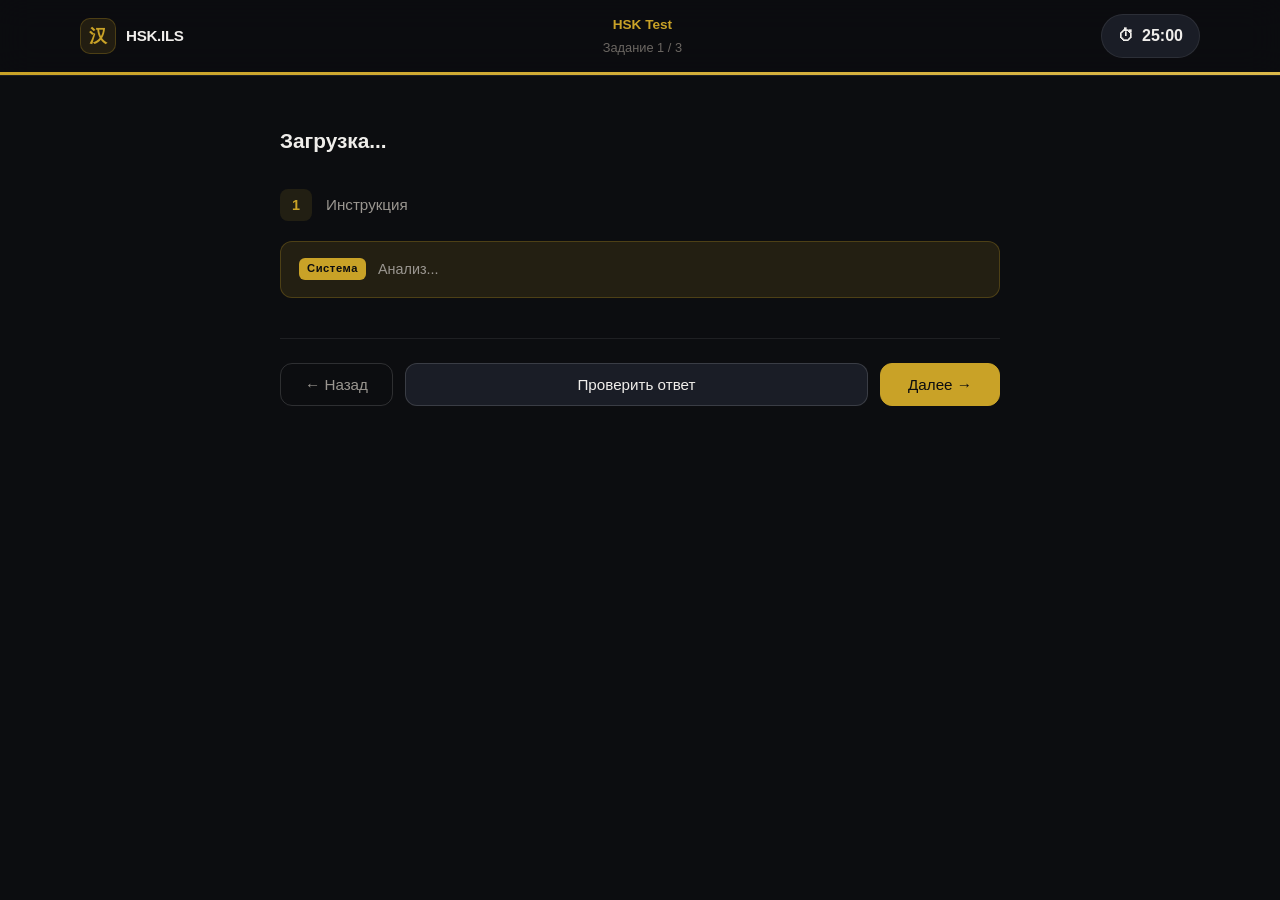
==== commit 3a40269d: "test.html" ====
--- a/test.html
+++ b/test.html
@@ -56,7 +56,7 @@
         <div id="answers-container"></div>
 
         <div class="ai-hint" id="ai-hint" hidden>
-          <span class="ai-badge" id="feedback-badge">ИИ</span>
+          <span class="ai-badge" id="feedback-badge">Система</span>
           <p id="ai-hint-text">Анализ...</p>
         </div>
       </section>
@@ -71,7 +71,7 @@
 
   <script>
     (function () {
-      // Полностью бесплатная база тестов
+      // База данных тестов
       const examBank = {
         'hsk3-demo': {
           title: 'HSK 3 — Демо Тест',
@@ -163,7 +163,7 @@
           input.addEventListener('input', () => savedAnswers[currentQuestionIdx] = input.value);
         } 
         else if (q.type === 'choice') {
-          checkBtn.hidden = true; // Для тестов кнопка проверки не нужна, проверяем по клику
+          checkBtn.hidden = true; 
           q.options.forEach((option, idx) => {
             const btn = document.createElement('button');
             btn.className = 'btn btn-ghost';
@@ -177,7 +177,6 @@
               btn.style.background = '#e3f2fd';
               btn.style.borderColor = '#2196f3';
               
-              // Показываем, правильно или нет
               aiHint.hidden = false;
               feedbackBadge.textContent = "Система";
               if (idx === q.correctAnswer) {
@@ -216,7 +215,6 @@
         window.speechSynthesis.speak(utterance);
       });
 
-      // Полностью бесплатная автоматическая проверка без внешних платных ключей
       checkBtn.addEventListener('click', () => {
         const q = currentExam.questions[currentQuestionIdx];
         if (q.type === 'write') {
@@ -231,7 +229,6 @@
             return;
           }
 
-          // Сравниваем текст (игнорируя пробелы и знаки препинания)
           const clean = text => text.replace(/[，。！？、\s«»]/g, '').toLowerCase();
           
           if (clean(userText) === clean(q.sample)) {
@@ -239,28 +236,3 @@
           } else {
             aiHintText.innerHTML = `<strong>Анализ ответа:</strong><br>Обнаружено несовпадение в иероглифах.<br><strong>Ваш ответ:</strong> ${userText}<br><strong>Ожидалось:</strong> ${q.sample}<br>Сверьте написание черт и порядок слов!`;
           }
-        }
-      });
-
-      nextBtn.addEventListener('click', () => {
-        if (currentQuestionIdx < currentExam.questions.length - 1) {
-          currentQuestionIdx++;
-          renderQuestion();
-        } else {
-          alert('Тест завершен!');
-          window.location.href = 'dashboard.html'; 
-        }
-      });
-
-      prevBtn.addEventListener('click', () => {
-        if (currentQuestionIdx > 0) {
-          currentQuestionIdx--;
-          renderQuestion();
-        }
-      });
-
-      renderQuestion();
-    })();
-  </script>
-</body>
-</html>
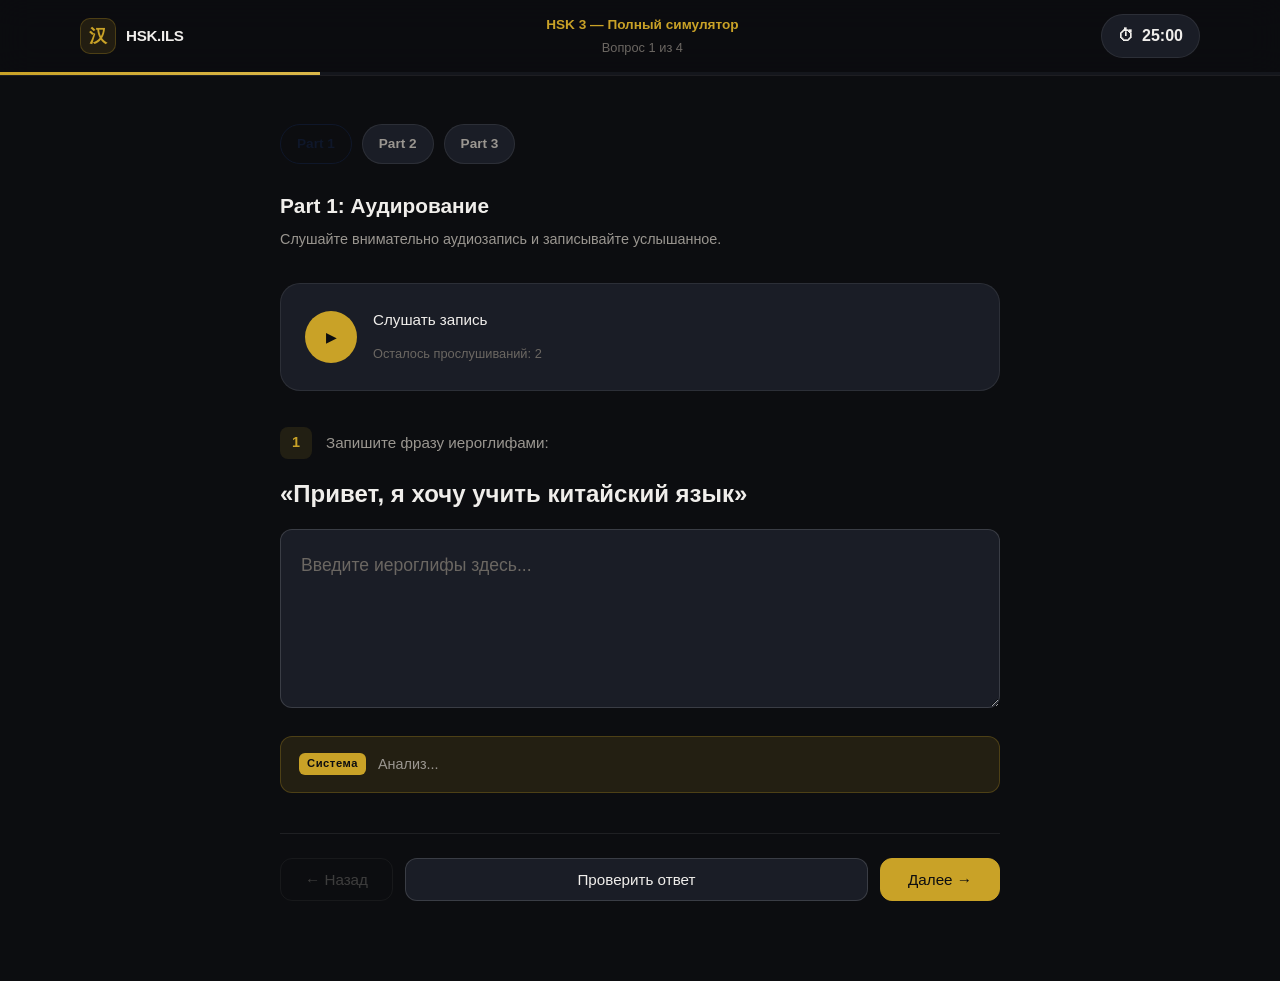
==== commit e04a97db: "test.html" ====
--- a/test.html
+++ b/test.html
@@ -5,6 +5,37 @@
   <meta name="viewport" content="width=device-width, initial-scale=1.0">
   <title>Симулятор экзамена · HSK.ILS</title>
   <link rel="stylesheet" href="style.css">
+  <style>
+    /* Стильные вкладки для переключения частей (Parts) */
+    .parts-tabs {
+      display: flex;
+      gap: 10px;
+      margin-bottom: 20px;
+      overflow-x: auto;
+      padding-bottom: 5px;
+    }
+    .part-tab {
+      background: var(--bg-card);
+      border: 1px solid var(--border);
+      color: var(--text-muted);
+      padding: 8px 16px;
+      border-radius: 20px;
+      font-size: 0.85rem;
+      font-weight: 600;
+      white-space: nowrap;
+      cursor: default;
+      transition: all 0.2s;
+    }
+    .part-tab.active {
+      background: var(--primary);
+      color: #0f172a;
+      border-color: var(--primary);
+    }
+    .part-tab.completed {
+      border-color: var(--accent-green);
+      color: var(--accent-green);
+    }
+  </style>
 </head>
 <body class="test-page">
   <header class="test-header">
@@ -15,7 +46,7 @@
       </a>
       <div class="test-meta">
         <span class="test-level" id="exam-title">HSK Test</span>
-        <span class="test-progress">Задание <span id="current-q">1</span> / <span id="total-q">3</span></span>
+        <span class="test-progress">Вопрос <span id="current-q">1</span> из <span id="total-q">3</span></span>
       </div>
       <div class="timer" id="timer">
         <span class="timer-icon">⏱</span>
@@ -28,11 +59,18 @@
   <main class="test-main">
     <div class="container test-container">
       
+      <!-- Панель переключения Частей (Parts) -->
+      <div class="parts-tabs" id="parts-tabs-container">
+        <!-- Вкладки генерируются автоматически через JS -->
+      </div>
+
+      <!-- Инструкция к секции -->
       <section class="test-section">
         <h2 id="section-title" class="section-title">Загрузка...</h2>
         <p id="section-desc" class="section-desc"></p>
       </section>
 
+      <!-- Блок с Аудио -->
       <section class="audio-block" id="audio-block" hidden>
         <div class="audio-player">
           <button type="button" class="audio-play-btn" id="play-btn">
@@ -45,6 +83,7 @@
         </div>
       </section>
 
+      <!-- Основной блок вопроса -->
       <section class="question-block">
         <div class="question-header">
           <span class="question-num" id="q-num-badge">1</span>
@@ -53,8 +92,10 @@
         
         <div class="question-main-text" id="q-text" style="font-size: 1.5rem; margin: 1rem 0; font-weight: bold;"></div>
 
+        <!-- ДИНАМИЧЕСКИЙ БЛОК ОТВЕТОВ -->
         <div id="answers-container"></div>
 
+        <!-- Разбор ответа Автопроверка -->
         <div class="ai-hint" id="ai-hint" hidden>
           <span class="ai-badge" id="feedback-badge">Система</span>
           <p id="ai-hint-text">Анализ...</p>
@@ -71,34 +112,60 @@
 
   <script>
     (function () {
-      // База данных тестов
+      // ИЕРАРХИЧЕСКАЯ БАЗА ДАННЫХ (Структура по Частям: Part 1, Part 2 и т.д.)
       const examBank = {
         'hsk3-demo': {
-          title: 'HSK 3 — Демо Тест',
-          questions: [
+          title: 'HSK 3 — Полный симулятор',
+          // Массив частей экзамена
+          parts: [
             {
-              type: 'write',
-              section: '听力理解 · Аудирование',
-              instruction: 'Послушайте аудио и запишите фразу иероглифами:',
-              text: '«Привет, я хочу учить китайский язык»',
-              tts: '你好，我想学习汉语。',
-              sample: '你好，我想学习汉语。'
+              id: 'part1',
+              name: 'Part 1: Аудирование',
+              description: 'Слушайте внимательно аудиозапись и записывайте услышанное.',
+              questions: [
+                {
+                  type: 'write',
+                  instruction: 'Запишите фразу иероглифами:',
+                  text: '«Привет, я хочу учить китайский язык»',
+                  tts: '你好，我想学习汉语。',
+                  sample: '你好，我想学习汉语。'
+                },
+                {
+                  type: 'write',
+                  instruction: 'Запишите услышанное предложение:',
+                  text: '«Где твой друг?»',
+                  tts: '你的朋友在哪儿？',
+                  sample: '你的朋友在哪儿？'
+                }
+              ]
             },
             {
-              type: 'choice',
-              section: '阅读理解 · Чтение',
-              instruction: 'Выберите правильный иероглиф для пиньиня "míngtiān":',
-              text: '明天 я пойду в школу. Какой вариант верный?',
-              options: ['A) 昨天', 'B) 明天', 'C) 天气'],
-              correctAnswer: 1 
+              id: 'part2',
+              name: 'Part 2: Чтение (Выбор слова)',
+              description: 'Выберите один наиболее подходящий вариант из предложенных.',
+              questions: [
+                {
+                  type: 'choice',
+                  instruction: 'Выберите правильный иероглиф для пиньиня "míngtiān":',
+                  text: '____ 我去学校。 (Завтра я пойду в школу)',
+                  options: ['A) 昨天', 'B) 明天', 'C) 天气'],
+                  correctAnswer: 1 
+                }
+              ]
             },
             {
-              type: 'write',
-              section: '书写 · Письмо',
-              instruction: 'Переведите на китайский язык и запишите иероглифами:',
-              text: '«Сегодня очень жарко»',
-              sample: '今天很热。',
-              tts: '今天很热。'
+              id: 'part3',
+              name: 'Part 3: Письмо и Грамматика',
+              description: 'Переведите предложения, соблюдая правила построения фраз в китайском языке.',
+              questions: [
+                {
+                  type: 'write',
+                  instruction: 'Переведите на китайский язык:',
+                  text: '«Сегодня очень жарко»',
+                  sample: '今天很热。',
+                  tts: '今天很热。'
+                }
+              ]
             }
           ]
         }
@@ -108,12 +175,28 @@
       const examKey = urlParams.get('exam') || 'hsk3-demo'; 
       const currentExam = examBank[examKey] || examBank['hsk3-demo'];
 
-      let currentQuestionIdx = 0;
+      // Плоский массив для удобной линейной навигации
+      let flatQuestions = [];
+      currentExam.parts.forEach((part, partIdx) => {
+        part.questions.forEach((q, qIdx) => {
+          flatQuestions.push({
+            ...q,
+            partId: part.id,
+            partName: part.name,
+            partDesc: part.description,
+            globalIdx: flatQuestions.length
+          });
+        });
+      });
+
+      let currentGlobalIdx = 0;
       let playCount = 0;
       const savedAnswers = {};
 
+      // DOM элементы
       const examTitleEl = document.getElementById('exam-title');
       const sectionTitleEl = document.getElementById('section-title');
+      const sectionDescEl = document.getElementById('section-desc');
       const qInstructionEl = document.getElementById('q-instruction');
       const qTextEl = document.getElementById('q-text');
       const currentQEl = document.getElementById('current-q');
@@ -128,19 +211,41 @@
       const aiHint = document.getElementById('ai-hint');
       const aiHintText = document.getElementById('ai-hint-text');
       const feedbackBadge = document.getElementById('feedback-badge');
+      const tabsContainer = document.getElementById('parts-tabs-container');
 
       examTitleEl.textContent = currentExam.title;
-      totalQEl.textContent = currentExam.questions.length;
+      totalQEl.textContent = flatQuestions.length;
+
+      // Функция рендеринга плашек сверху (Частей)
+      function renderTabs(activePartId) {
+        tabsContainer.innerHTML = '';
+        currentExam.parts.forEach(part => {
+          const tab = document.createElement('div');
+          tab.className = `part-tab ${part.id === activePartId ? 'active' : ''}`;
+          tab.textContent = part.name.split(':')[0]; // Оставит только "Part 1", "Part 2"
+          tabsContainer.appendChild(tab);
+        });
+      }
 
       function renderQuestion() {
-        const q = currentExam.questions[currentQuestionIdx];
-        currentQEl.textContent = currentQuestionIdx + 1;
-        document.getElementById('q-num-badge').textContent = currentQuestionIdx + 1;
+        const q = flatQuestions[currentGlobalIdx];
         
-        sectionTitleEl.textContent = q.section;
+        // Обновляем счетчики и вкладки частей
+        currentQEl.textContent = currentGlobalIdx + 1;
+        document.getElementById('q-num-badge').textContent = currentGlobalIdx + 1;
+        renderTabs(q.partId);
+
+        // Тексты инструкций и частей
+        sectionTitleEl.textContent = q.partName;
+        sectionDescEl.textContent = q.partDesc;
         qInstructionEl.textContent = q.instruction;
         qTextEl.textContent = q.text;
 
+        // Настройка прогресс-бара
+        const progressPct = ((currentGlobalIdx + 1) / flatQuestions.length) * 100;
+        document.getElementById('progress-fill').style.width = `${progressPct}%`;
+
+        // Логика аудио
         if (q.tts) {
           audioBlock.hidden = false;
           playCount = 0;
@@ -159,8 +264,8 @@
             <textarea id="answer-input" class="answer-input" rows="3" placeholder="Введите иероглифы здесь..."></textarea>
           `;
           const input = document.getElementById('answer-input');
-          input.value = savedAnswers[currentQuestionIdx] || '';
-          input.addEventListener('input', () => savedAnswers[currentQuestionIdx] = input.value);
+          input.value = savedAnswers[currentGlobalIdx] || '';
+          input.addEventListener('input', () => savedAnswers[currentGlobalIdx] = input.value);
         } 
         else if (q.type === 'choice') {
           checkBtn.hidden = true; 
@@ -173,37 +278,34 @@
             btn.style.margin = '0.5rem 0';
             btn.textContent = option;
 
-            if (savedAnswers[currentQuestionIdx] === idx) {
-              btn.style.background = '#e3f2fd';
-              btn.style.borderColor = '#2196f3';
-              
+            if (savedAnswers[currentGlobalIdx] === idx) {
               aiHint.hidden = false;
               feedbackBadge.textContent = "Система";
               if (idx === q.correctAnswer) {
                 aiHintText.textContent = "正确! (Верно!) 👍";
-                btn.style.background = '#e8f5e9';
-                btn.style.borderColor = '#4caf50';
+                btn.style.background = 'rgba(52, 211, 153, 0.2)';
+                btn.style.borderColor = 'var(--accent-green)';
               } else {
-                aiHintText.textContent = "Неверно. Попробуйте еще раз или разберите структуру слова.";
-                btn.style.background = '#ffebee';
-                btn.style.borderColor = '#f44336';
+                aiHintText.textContent = "Неверно. Попробуйте выбрать другой вариант.";
+                btn.style.background = 'rgba(248, 113, 113, 0.2)';
+                btn.style.borderColor = 'var(--accent-red)';
               }
             }
 
             btn.onclick = () => {
-              savedAnswers[currentQuestionIdx] = idx;
+              savedAnswers[currentGlobalIdx] = idx;
               renderQuestion(); 
             };
             answersContainer.appendChild(btn);
           });
         }
 
-        prevBtn.disabled = currentQuestionIdx === 0;
-        nextBtn.textContent = currentQuestionIdx === currentExam.questions.length - 1 ? 'Завершить тест' : 'Далее →';
+        prevBtn.disabled = currentGlobalIdx === 0;
+        nextBtn.textContent = currentGlobalIdx === flatQuestions.length - 1 ? 'Завершить тест' : 'Далее →';
       }
 
       playBtn.addEventListener('click', () => {
-        const q = currentExam.questions[currentQuestionIdx];
+        const q = flatQuestions[currentGlobalIdx];
         if (!q.tts || playCount >= 2) return;
         
         playCount++;
@@ -216,7 +318,7 @@
       });
 
       checkBtn.addEventListener('click', () => {
-        const q = currentExam.questions[currentQuestionIdx];
+        const q = flatQuestions[currentGlobalIdx];
         if (q.type === 'write') {
           const input = document.getElementById('answer-input');
           const userText = input ? input.value.trim() : '';
@@ -232,7 +334,32 @@
           const clean = text => text.replace(/[，。！？、\s«»]/g, '').toLowerCase();
           
           if (clean(userText) === clean(q.sample)) {
-            aiHintText.innerHTML = `<strong>Анализ ответа:</strong><br> Perfect! Вы написали абсолютно верно: <span style="color:#4caf50">${q.sample}</span>.<br>Оценка: 10/10.`;
+            aiHintText.innerHTML = `<strong>Анализ ответа:</strong><br> Отлично! Вы написали абсолютно верно: <span style="color:var(--accent-green)">${q.sample}</span>.<br>Оценка: 10/10.`;
           } else {
-            aiHintText.innerHTML = `<strong>Анализ ответа:</strong><br>Обнаружено несовпадение в иероглифах.<br><strong>Ваш ответ:</strong> ${userText}<br><strong>Ожидалось:</strong> ${q.sample}<br>Сверьте написание черт и порядок слов!`;
+            aiHintText.innerHTML = `<strong>Анализ ответа:</strong><br>Есть несовпадения.<br><strong>Ваш ответ:</strong> ${userText}<br><strong>Ожидалось:</strong> ${q.sample}`;
           }
+        }
+      });
+
+      nextBtn.addEventListener('click', () => {
+        if (currentGlobalIdx < flatQuestions.length - 1) {
+          currentGlobalIdx++;
+          renderQuestion();
+        } else {
+          alert('Отличная работа! Экзамен полностью завершен.');
+          window.location.href = 'dashboard.html'; 
+        }
+      });
+
+      prevBtn.addEventListener('click', () => {
+        if (currentGlobalIdx > 0) {
+          currentGlobalIdx--;
+          renderQuestion();
+        }
+      });
+
+      renderQuestion();
+    })();
+  </script>
+</body>
+</html>
